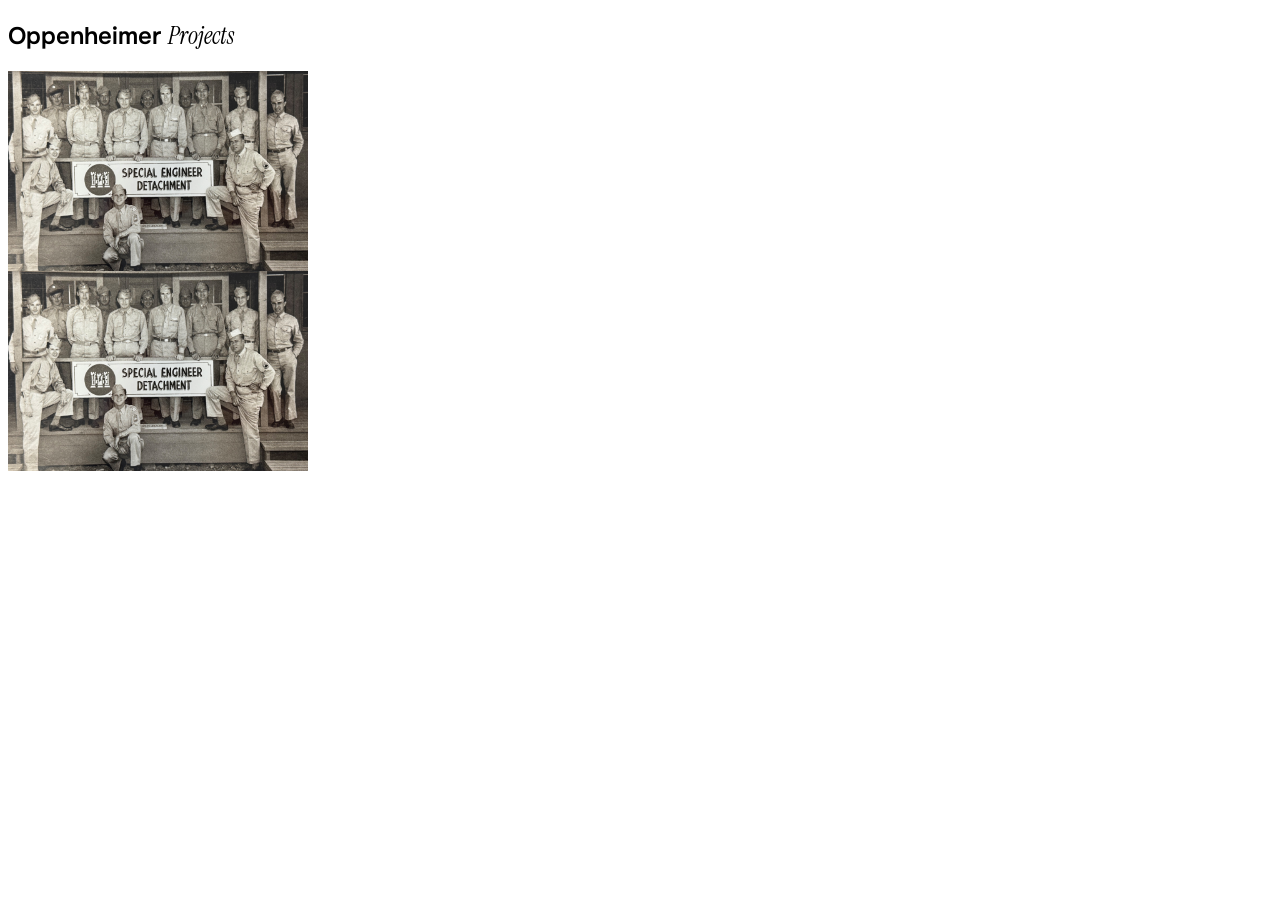
==== src/featured-works.html @ ea9ccb2d "feat: add new page" ====
<!doctype html>
<html lang="en">
  <head>
    <meta charset="UTF-8" />
    <meta name="viewport" content="width=device-width, initial-scale=1.0" />
    <title>Featured Works</title>

    <link rel="preconnect" href="https://fonts.googleapis.com" />
    <link rel="preconnect" href="https://fonts.gstatic.com" crossorigin />
    <link
      href="https://fonts.googleapis.com/css2?family=Geist+Mono:ital,wght@0,100..900;1,100..900&family=Instrument+Serif:ital@0;1&family=Onest:wght@100..900&display=swap"
      rel="stylesheet" />

    <link rel="stylesheet" href="featured-works.css" />
  </head>
  <body>
    <h2>
      <span class="font-onest">Oppenheimer</span>
      <span class="font-serif-accent">Projects</span>
    </h2>

    <div class="box">
      <img
        src="./images/manhattan.jpg"
        alt="Manhattan Project"
        width="300"
        height="200" />
      <div class="box-overlay">
        <span class="box-number">[001]</span>
        <h3 class="box-title">Manhattan Project</h3>
        <p class="box-category">Research, Physics, Leadership</p>
        <p class="box-desc">Deskripsi lengkap project ini, muncul pas hover.</p>
      </div>
    </div>

    <div class="box">
      <img
        src="./images/manhattan.jpg"
        alt="Manhattan Project"
        width="300"
        height="200" />
      <div class="box-overlay">
        <span class="box-number">[001]</span>
        <h3 class="box-title">Manhattan Project</h3>
        <p class="box-category">Research, Physics, Leadership</p>
        <p class="box-desc">Deskripsi lengkap project ini, muncul pas hover.</p>
      </div>
    </div>
  </body>
</html>
---- src/featured-works.css ----
/* @import url("https://fonts.googleapis.com/css2?family=Geist+Mono:ital,wght@0,100..900;1,100..900&family=Instrument+Serif:ital@0;1&family=Onest:wght@100..900&display=swap"); */

body {
  font-family: "Onest", sans-serif;
}

.mono-label {
  font-family: "Geist Mono", monospace;
}

.accent-italic {
  font-family: "Instrument Serif", serif;
  font-style: italic;
}

.box {
  position: relative; /* jadi patokan buat overlay di dalemnya */
  width: 300px;
  overflow: hidden;
}

.box img {
  display: block;
  width: 100%;
}

.box-overlay {
  /* inset: 10px; g jadi ini buat di tengah doang*/
  position: absolute;
  bottom: 0;
  top: 50%; /* nempel di bawah aja, bukan inset semua sisi */
  left: 0;
  right: 0;
  padding: 20px;

  background: rgba(0, 0, 0, 0.4); /* dasar gelap transparan */
  backdrop-filter: blur(3px); /* ini yang bikin efek blur */
  -webkit-backdrop-filter: blur(8px);

  color: white;
  opacity: 0;
  transform: translateY(10px); /* dikit geser ke bawah pas belum hover */
  transition:
    opacity 0.3s ease,
    transform 0.3s ease;

  opacity: 0;
  transition: opacity 0.3s ease;
}

.box:hover .box-overlay {
  opacity: 1;
}

.font-onest {
  font-family: "Onest", sans-serif;
  font-weight: 600;
}

.font-serif-accent {
  font-family: "Instrument Serif", serif;
  font-style: italic;
  font-weight: 400;
}

.box-title {
  font-family: "Onest", sans-serif;
  font-weight: 600;
  font-size: 14px; /* kecil, sesuai maumu */
}

.box-desc {
  font-family: "Geist Mono", monospace;
  font-weight: 400;
  font-size: 13px;
}
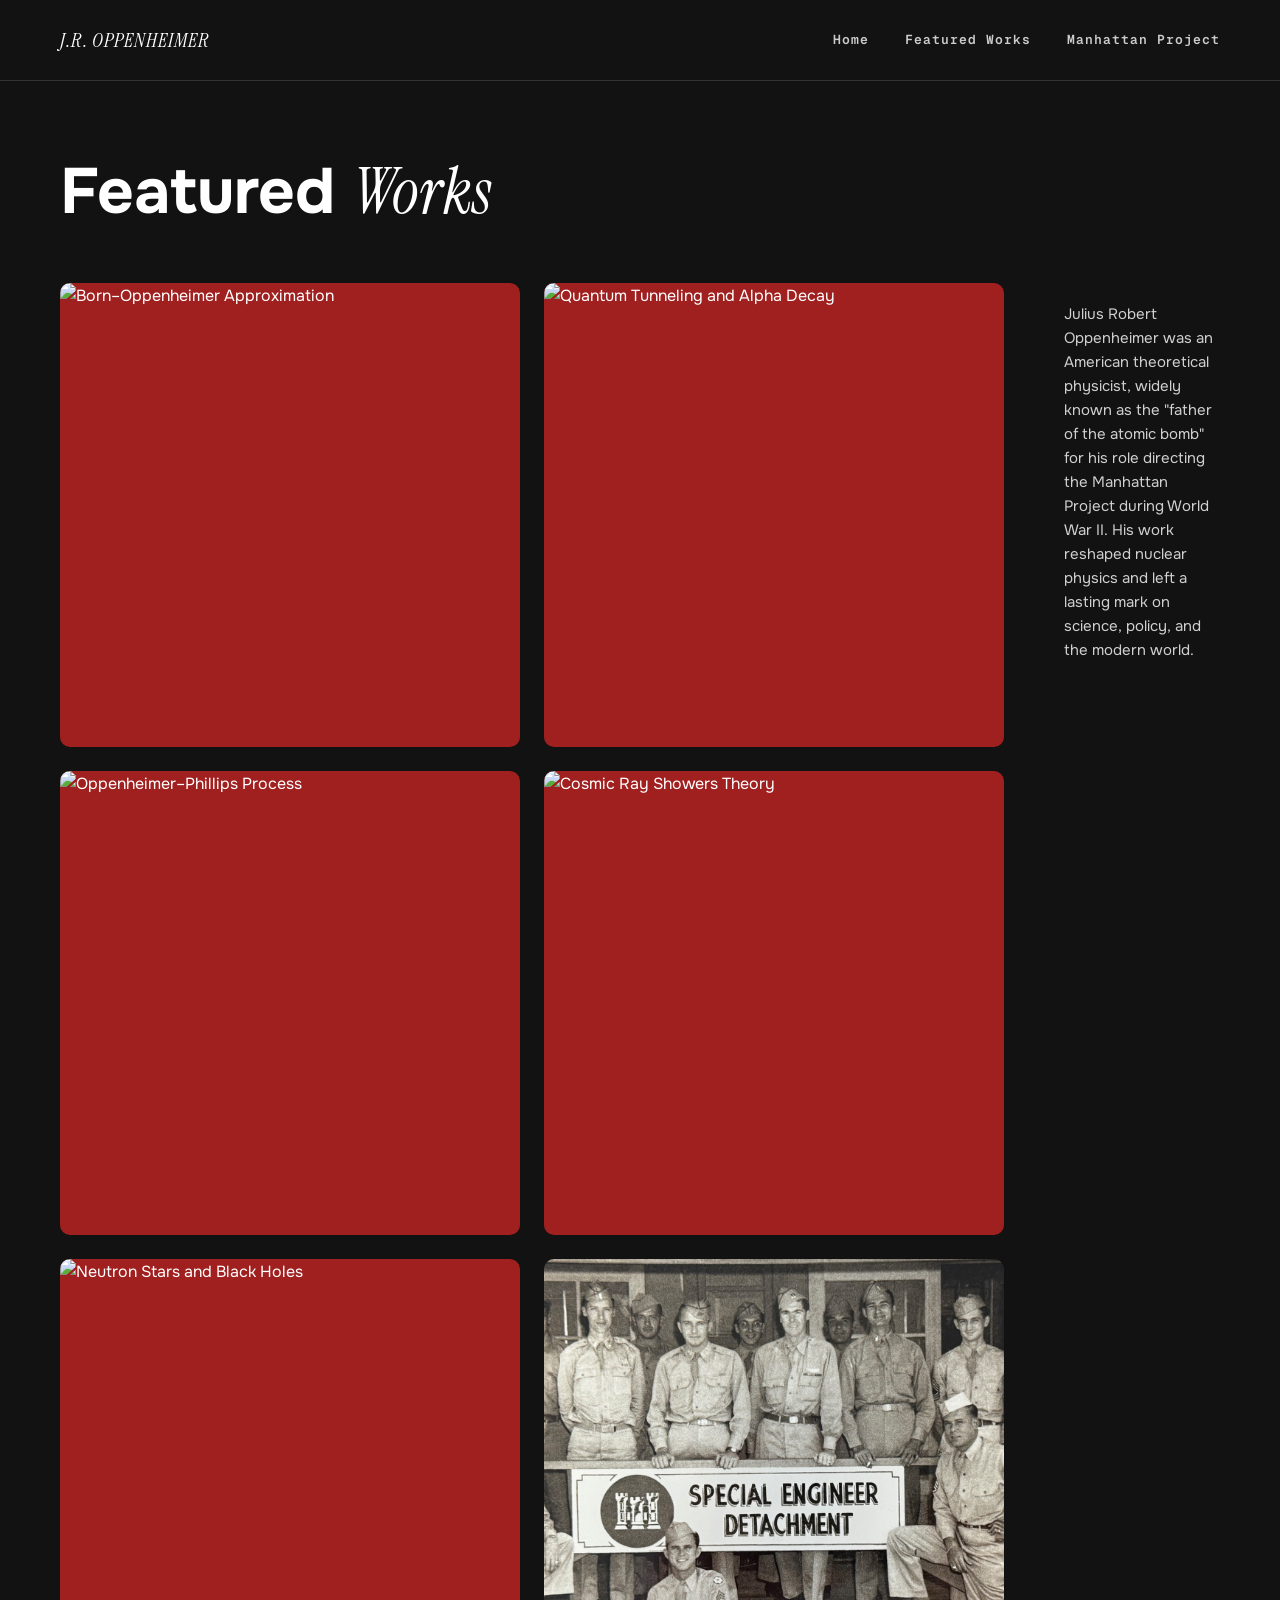
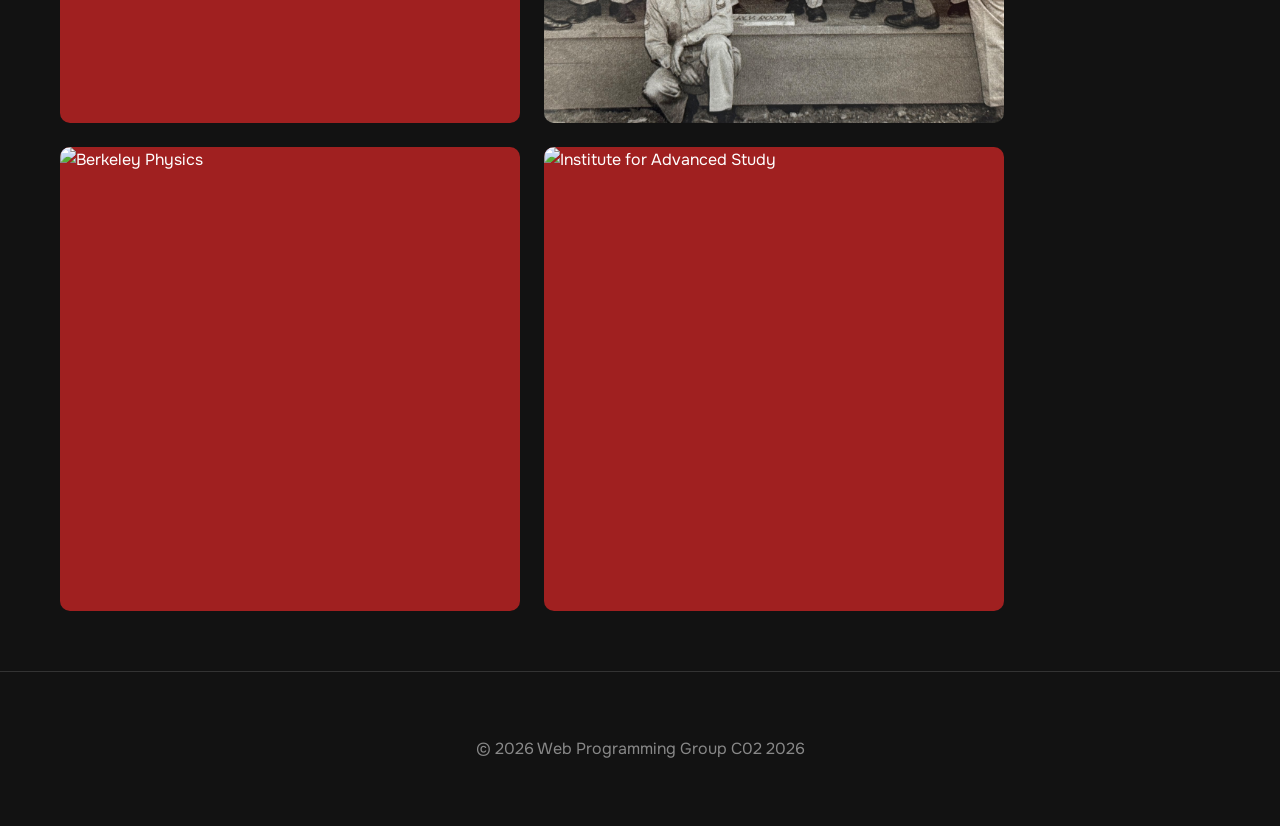
==== commit 93ad293a: "fetured-work" ====
--- a/src/featured-works.html
+++ b/src/featured-works.html
@@ -3,48 +3,188 @@
   <head>
     <meta charset="UTF-8" />
     <meta name="viewport" content="width=device-width, initial-scale=1.0" />
-    <title>Featured Works</title>
+    <title>Featured Works | J. Robert Oppenheimer</title>
 
     <link rel="preconnect" href="https://fonts.googleapis.com" />
     <link rel="preconnect" href="https://fonts.gstatic.com" crossorigin />
     <link
       href="https://fonts.googleapis.com/css2?family=Geist+Mono:ital,wght@0,100..900;1,100..900&family=Instrument+Serif:ital@0;1&family=Onest:wght@100..900&display=swap"
-      rel="stylesheet" />
+      rel="stylesheet"
+    />
 
     <link rel="stylesheet" href="featured-works.css" />
   </head>
-  <body>
-    <h2>
-      <span class="font-onest">Oppenheimer</span>
-      <span class="font-serif-accent">Projects</span>
-    </h2>
+  <body class="oppenheimer-page">
+    <nav class="animate-fade-in">
+      <div class="logo">J.R. OPPENHEIMER</div>
 
-    <div class="box">
-      <img
-        src="./images/manhattan.jpg"
-        alt="Manhattan Project"
-        width="300"
-        height="200" />
-      <div class="box-overlay">
-        <span class="box-number">[001]</span>
-        <h3 class="box-title">Manhattan Project</h3>
-        <p class="box-category">Research, Physics, Leadership</p>
-        <p class="box-desc">Deskripsi lengkap project ini, muncul pas hover.</p>
+      <input type="checkbox" id="menu-toggle" class="menu-toggle-checkbox" />
+      <label for="menu-toggle" class="hamburger">
+        <span></span>
+        <span></span>
+        <span></span>
+      </label>
+
+      <div class="nav-links">
+        <a href="index.html">Home</a>
+        <a href="featured-works.html">Featured Works</a>
+        <a href="manhattan-project.html">Manhattan Project</a>
+      </div>
+    </nav>
+
+    <div class="page-wrapper">
+      <h1 class="page-title">
+        <span class="font-onest">Featured</span>
+        <span class="font-serif-accent">Works</span>
+      </h1>
+
+      <div class="content-row">
+        <div class="side-text">
+          <p>
+            Julius Robert Oppenheimer was an American theoretical physicist,
+            widely known as the "father of the atomic bomb" for his role
+            directing the Manhattan Project during World War II. His work
+            reshaped nuclear physics and left a lasting mark on science, policy,
+            and the modern world.
+          </p>
+        </div>
+
+        <ul class="projects-list">
+          <li class="project-item">
+            <div class="box">
+              <img
+                src="images/born-oppenheimer.jpg"
+                alt="Born–Oppenheimer Approximation"
+              />
+              <div class="box-overlay">
+                <h2 class="box-title">Born–Oppenheimer Approximation</h2>
+                <p class="box-desc">
+                  With Max Born, formulated the Born–Oppenheimer approximation
+                  that separates nuclear and electronic motion in molecules,
+                  becoming a foundation of modern quantum chemistry.
+                </p>
+              </div>
+            </div>
+          </li>
+
+          <li class="project-item">
+            <div class="box">
+              <img
+                src="images/quantum-tunneling.jpg"
+                alt="Quantum Tunneling and Alpha Decay"
+              />
+              <div class="box-overlay">
+                <h2 class="box-title">Quantum Tunneling & Alpha Decay</h2>
+                <p class="box-desc">
+                  Developed the theory of quantum tunneling, later used to
+                  explain alpha decay, one of the earliest applications of
+                  quantum mechanics to atomic nuclei.
+                </p>
+              </div>
+            </div>
+          </li>
+
+          <li class="project-item">
+            <div class="box">
+              <img
+                src="images/oppenheimer-phillips.jpg"
+                alt="Oppenheimer–Phillips Process"
+              />
+              <div class="box-overlay">
+                <h2 class="box-title">Oppenheimer–Phillips Process</h2>
+                <p class="box-desc">
+                  With Melba Phillips, explained deuteron-induced nuclear
+                  reactions, now known as the Oppenheimer–Phillips process,
+                  important in experimental nuclear physics.
+                </p>
+              </div>
+            </div>
+          </li>
+
+          <li class="project-item">
+            <div class="box">
+              <img
+                src="images/cosmic-rays.jpg"
+                alt="Cosmic Ray Showers Theory"
+              />
+              <div class="box-overlay">
+                <h2 class="box-title">Cosmic Ray Showers Theory</h2>
+                <p class="box-desc">
+                  Developed the theory of cosmic ray showers—cascades of
+                  high-energy particles in the atmosphere—contributing to early
+                  astrophysics and particle physics.
+                </p>
+              </div>
+            </div>
+          </li>
+
+          <li class="project-item">
+            <div class="box">
+              <img
+                src="images/neutron-stars.jpg"
+                alt="Neutron Stars and Black Holes"
+              />
+              <div class="box-overlay">
+                <h2 class="box-title">Neutron Stars & Black Holes</h2>
+                <p class="box-desc">
+                  With George Volkoff and Hartland Snyder, predicted neutron
+                  stars and the gravitational collapse of massive stars into
+                  what are now called black holes.
+                </p>
+              </div>
+            </div>
+          </li>
+
+          <li class="project-item">
+            <div class="box">
+              <img src="images/manhattan.jpg" alt="Manhattan Project" />
+              <div class="box-overlay">
+                <h2 class="box-title">Manhattan Project</h2>
+                <p class="box-desc">
+                  Directed the Los Alamos Laboratory during the Manhattan
+                  Project, leading the development of the first atomic bombs and
+                  the 1945 Trinity test.
+                </p>
+              </div>
+            </div>
+          </li>
+
+          <li class="project-item">
+            <div class="box">
+              <img src="images/berkeley.jpg" alt="Berkeley Physics" />
+              <div class="box-overlay">
+                <h2 class="box-title">Berkeley Years</h2>
+                <p class="box-desc">
+                  Professor of physics at UC Berkeley, building one of the
+                  leading centers of theoretical physics in the U.S. and
+                  mentoring a generation of physicists.
+                </p>
+              </div>
+            </div>
+          </li>
+
+          <li class="project-item">
+            <div class="box">
+              <img
+                src="images/ias-princeton.jpg"
+                alt="Institute for Advanced Study"
+              />
+              <div class="box-overlay">
+                <h2 class="box-title">IAS & Security Controversy</h2>
+                <p class="box-desc">
+                  Director of the Institute for Advanced Study, Princeton;
+                  engaged in nuclear policy debates and faced a 1954 security
+                  hearing that revoked his clearance.
+                </p>
+              </div>
+            </div>
+          </li>
+        </ul>
       </div>
     </div>
 
-    <div class="box">
-      <img
-        src="./images/manhattan.jpg"
-        alt="Manhattan Project"
-        width="300"
-        height="200" />
-      <div class="box-overlay">
-        <span class="box-number">[001]</span>
-        <h3 class="box-title">Manhattan Project</h3>
-        <p class="box-category">Research, Physics, Leadership</p>
-        <p class="box-desc">Deskripsi lengkap project ini, muncul pas hover.</p>
-      </div>
-    </div>
+    <footer>
+      <p>&copy; 2026 Web Programming Group C02 2026</p>
+    </footer>
   </body>
 </html>
--- a/src/featured-works.css
+++ b/src/featured-works.css
@@ -1,60 +1,97 @@
-/* @import url("https://fonts.googleapis.com/css2?family=Geist+Mono:ital,wght@0,100..900;1,100..900&family=Instrument+Serif:ital@0;1&family=Onest:wght@100..900&display=swap"); */
+* {
+  box-sizing: border-box;
+}
+
+:root {
+  --bg-color: #121212;
+  --text-color: #ffffff;
+  --accent-color: #555555;
+}
 
 body {
   font-family: "Onest", sans-serif;
-}
-
-.mono-label {
-  font-family: "Geist Mono", monospace;
-}
-
-.accent-italic {
+  margin: 0;
+  padding: 0;
+  background-color: var(--bg-color);
+  color: var(--text-color);
+  line-height: 1.6;
+}
+
+/* NAVBAR */
+nav {
+  display: flex;
+  justify-content: space-between;
+  align-items: center;
+  padding: 24px 60px;
+  border-bottom: 1px solid #333;
+}
+
+.logo {
   font-family: "Instrument Serif", serif;
   font-style: italic;
-}
-
-.box {
-  position: relative; /* jadi patokan buat overlay di dalemnya */
-  width: 300px;
-  overflow: hidden;
-}
-
-.box img {
+  font-size: 20px;
+  letter-spacing: 1px;
+}
+
+.menu-toggle-checkbox {
+  display: none;
+}
+
+.hamburger {
+  display: none; /* Menyembunyikan hamburger di desktop */
+  position: relative;
+  z-index: 9999;
+  cursor: pointer;
+  flex-direction: column;
+  gap: 5px;
+}
+
+.hamburger span {
   display: block;
-  width: 100%;
-}
-
-.box-overlay {
-  /* inset: 10px; g jadi ini buat di tengah doang*/
-  position: absolute;
-  bottom: 0;
-  top: 50%; /* nempel di bawah aja, bukan inset semua sisi */
-  left: 0;
-  right: 0;
-  padding: 20px;
-
-  background: rgba(0, 0, 0, 0.4); /* dasar gelap transparan */
-  backdrop-filter: blur(3px); /* ini yang bikin efek blur */
-  -webkit-backdrop-filter: blur(8px);
-
-  color: white;
+  width: 25px;
+  height: 3px;
+  background-color: #ffffff;
+  transition: all 0.3s ease;
+  transform-origin: center;
+}
+
+.nav-links {
+  display: flex;
+  gap: 36px;
+}
+
+.nav-links a {
+  font-family: "Geist Mono", monospace;
+  font-size: 13px;
+  font-weight: 600;
+  color: #cccccc;
+  text-decoration: none;
+  letter-spacing: 1px;
+  transition: color 0.2s ease;
+}
+
+.nav-links a:hover {
+  color: #ffffff;
+}
+
+@keyframes fadeIn {
+  from {
+    opacity: 0;
+  }
+  to {
+    opacity: 1;
+  }
+}
+
+.animate-fade-in {
   opacity: 0;
-  transform: translateY(10px); /* dikit geser ke bawah pas belum hover */
-  transition:
-    opacity 0.3s ease,
-    transform 0.3s ease;
-
-  opacity: 0;
-  transition: opacity 0.3s ease;
-}
-
-.box:hover .box-overlay {
-  opacity: 1;
-}
-
+  animation: fadeIn 1.5s ease-out forwards;
+}
+
+/* FONT UTILITIES */
 .font-onest {
   font-family: "Onest", sans-serif;
-  font-weight: 600;
+  font-weight: 700;
 }
 
 .font-serif-accent {
@@ -63,14 +100,203 @@
   font-weight: 400;
 }
 
+/* PAGE CONTENT */
+.page-wrapper {
+  padding: 60px 60px;
+}
+
+.page-title {
+  font-size: 4rem;
+  margin: 0 0 40px 0;
+}
+
+.content-row {
+  display: flex;
+  align-items: flex-start;
+  gap: 60px;
+}
+
+.side-text {
+  order: 2;
+  flex: 1;
+  max-width: 320px;
+  font-size: 15px;
+  line-height: 1.6;
+  color: #d0d0d0;
+  padding-top: 4px;
+  position: sticky;
+  top: 100px;
+}
+
+.projects-list {
+  order: 1;
+  list-style: none;
+  padding: 0;
+  margin: 0;
+  display: grid;
+  grid-template-columns: repeat(2, 460px);
+  gap: 24px;
+}
+
+.project-item {
+  display: flex;
+  flex-direction: column;
+}
+
+.box {
+  position: relative;
+  width: 460px;
+  height: 464px;
+  overflow: hidden;
+  background-color: #a02020;
+  border-radius: 10px;
+}
+
+.box img {
+  display: block;
+  width: 100%;
+  height: 100%;
+  object-fit: cover;
+  transition: transform 0.4s ease;
+}
+
+.box-overlay {
+  position: absolute;
+  bottom: 0; /* Memastikan overlay hanya ada di bagian bawah */
+  left: 0;
+  right: 0;
+  padding: 20px;
+
+  background: rgba(0, 0, 0, 0.7);
+  backdrop-filter: blur(4px);
+  -webkit-backdrop-filter: blur(4px);
+
+  color: white;
+  opacity: 0;
+  transform: translateY(10px);
+  transition:
+    opacity 0.3s ease,
+    transform 0.3s ease;
+}
+
+.box-desc {
+  font-family: "Geist Mono", monospace;
+  font-size: 13px;
+  line-height: 1.5;
+  margin: 0;
+}
+
 .box-title {
   font-family: "Onest", sans-serif;
-  font-weight: 600;
-  font-size: 14px; /* kecil, sesuai maumu */
-}
-
-.box-desc {
-  font-family: "Geist Mono", monospace;
-  font-weight: 400;
-  font-size: 13px;
-}
+  font-weight: 700;
+  font-size: 22px;
+  margin: 16px 0 0 0;
+  opacity: 0;
+  transform: translateY(-10px);
+  transition: all 0.3s ease;
+}
+
+/* ================================
+   EFEK HOVER
+   ================================ */
+.project-item:hover .box-overlay {
+  opacity: 1;
+  transform: translateY(0);
+}
+
+.project-item:hover .box-title {
+  opacity: 1;
+  transform: translateY(0);
+}
+
+.project-item:hover .box img {
+  transform: scale(1.05);
+}
+
+/* FOOTER */
+footer {
+  text-align: center;
+  padding: 3rem;
+  border-top: 1px solid #333;
+  color: #888;
+  opacity: 0;
+  animation: fadeIn 1s ease-out 1s forwards;
+}
+
+/* RESPONSIVE: MOBILE */
+@media (max-width: 768px) {
+  nav {
+    padding: 20px 24px;
+  }
+
+  .hamburger {
+    display: flex; /* Memunculkan hamburger hanya di mobile */
+  }
+
+  .nav-links {
+    position: fixed;
+    top: 0;
+    right: -260px;
+    width: 240px;
+    height: 100vh;
+    background-color: #1a1a1a;
+    flex-direction: column;
+    align-items: flex-start;
+    padding: 80px 24px;
+    gap: 24px;
+    transition: right 0.3s ease;
+    z-index: 20;
+  }
+
+  .menu-toggle-checkbox:checked + .hamburger span:nth-child(1) {
+    transform: translateY(8px) rotate(45deg);
+  }
+
+  .menu-toggle-checkbox:checked + .hamburger span:nth-child(2) {
+    opacity: 0;
+  }
+
+  .menu-toggle-checkbox:checked + .hamburger span:nth-child(3) {
+    transform: translateY(-8px) rotate(-45deg);
+  }
+
+  .menu-toggle-checkbox:checked ~ .nav-links {
+    right: 0;
+  }
+
+  .page-wrapper {
+    padding: 40px 20px;
+  }
+
+  .page-title {
+    font-size: 2.8rem;
+    margin-bottom: 24px;
+  }
+
+  .content-row {
+    flex-direction: column;
+    gap: 24px;
+  }
+
+  .side-text {
+    order: 1;
+    max-width: 100%;
+    position: static;
+  }
+
+  .projects-list {
+    grid-template-columns: 1fr;
+    width: 100%;
+  }
+
+  .box {
+    width: 100%;
+    height: auto;
+    aspect-ratio: 4 / 3;
+    border-radius: 10px;
+  }
+
+  .box-title {
+    font-size: 20px;
+  }
+}
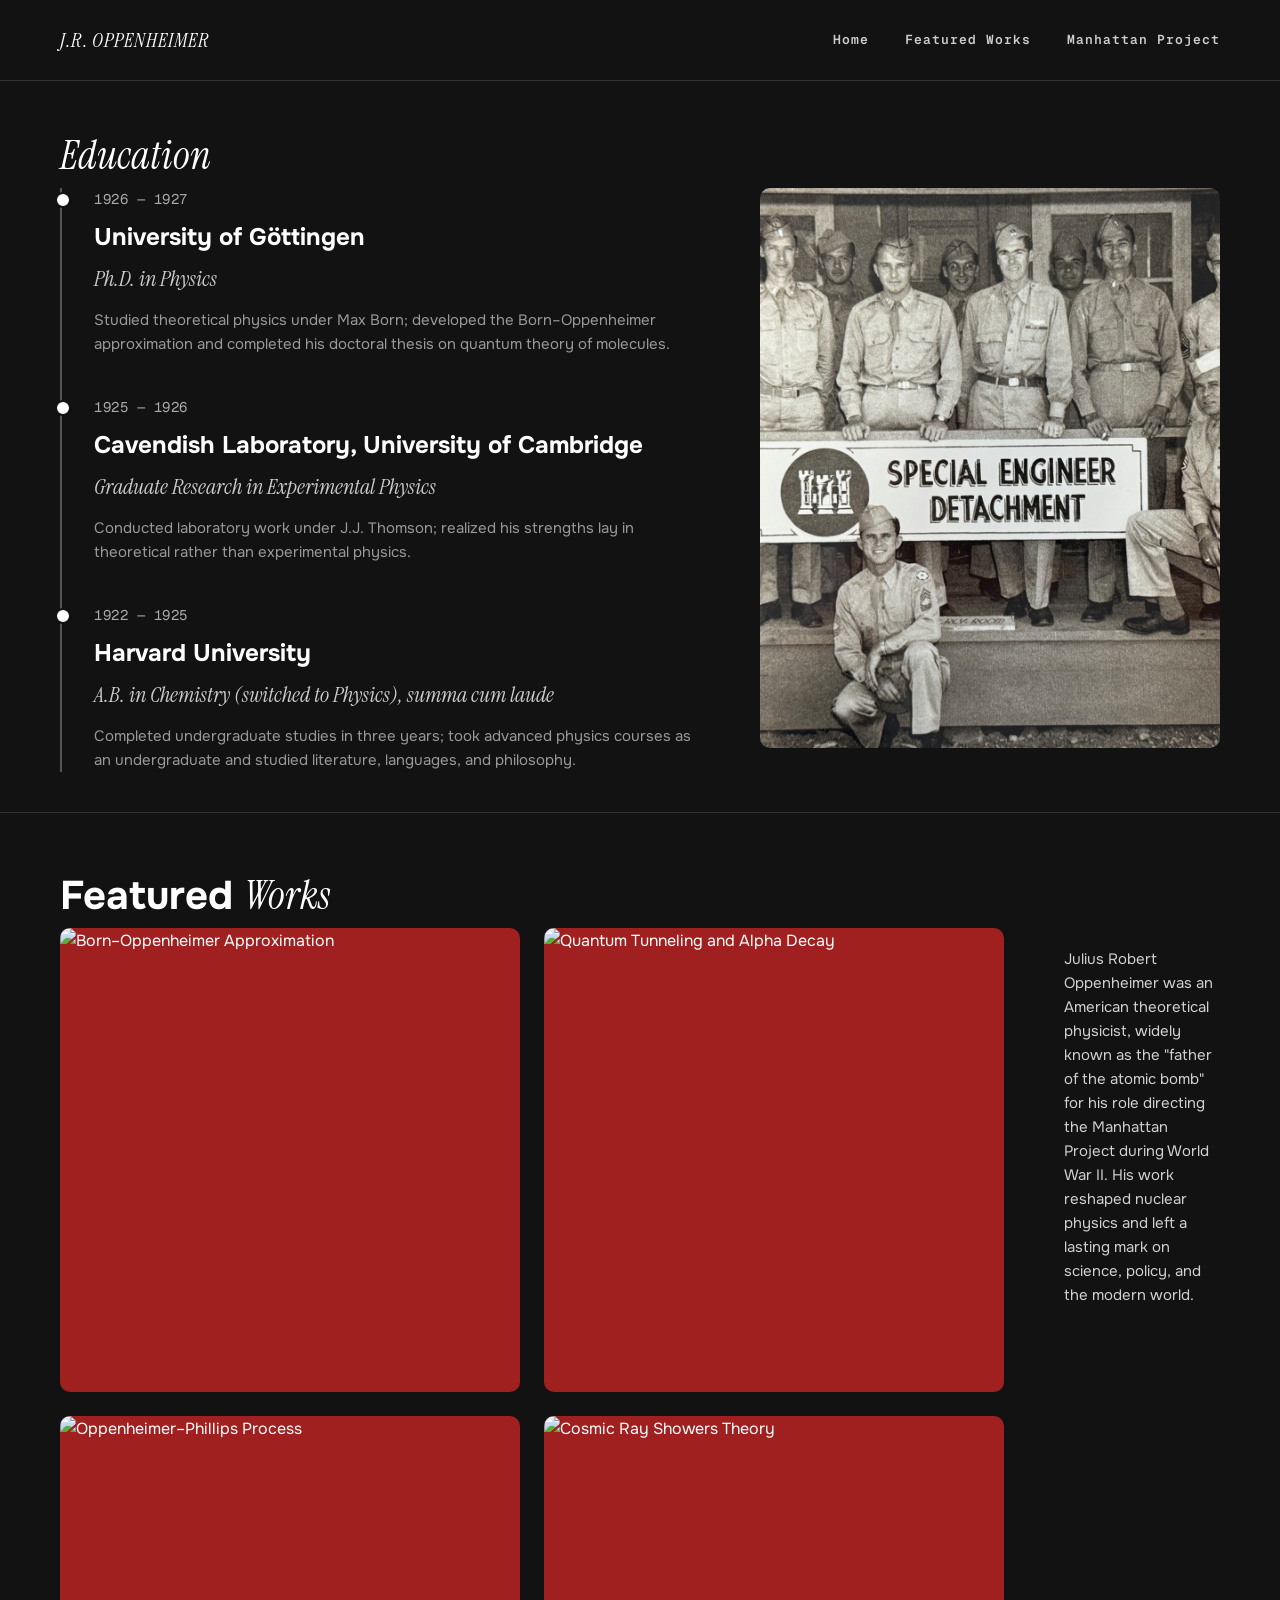
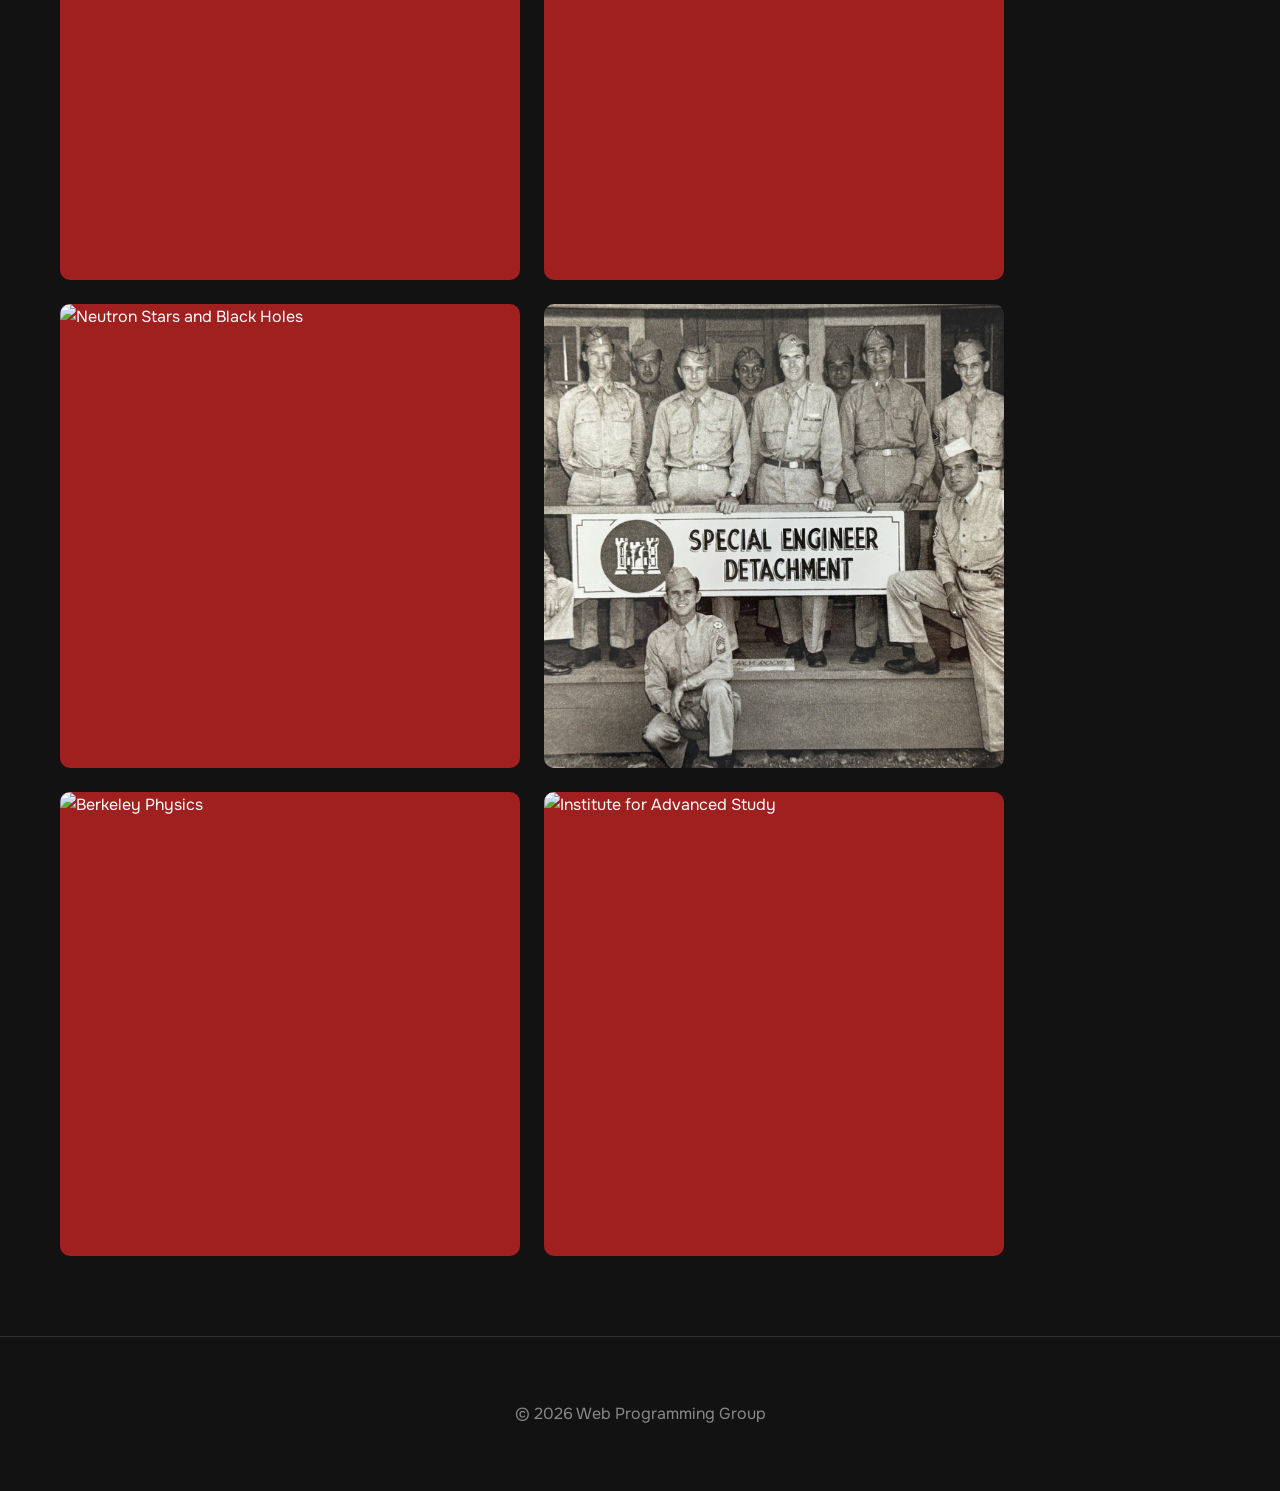
==== commit 5db76ade: "fetured-work" ====
--- a/src/featured-works.html
+++ b/src/featured-works.html
@@ -3,7 +3,7 @@
   <head>
     <meta charset="UTF-8" />
     <meta name="viewport" content="width=device-width, initial-scale=1.0" />
-    <title>Featured Works | J. Robert Oppenheimer</title>
+    <title>Experience | J. Robert Oppenheimer</title>
 
     <link rel="preconnect" href="https://fonts.googleapis.com" />
     <link rel="preconnect" href="https://fonts.gstatic.com" crossorigin />
@@ -33,158 +33,214 @@
     </nav>
 
     <div class="page-wrapper">
-      <h1 class="page-title">
-        <span class="font-onest">Featured</span>
-        <span class="font-serif-accent">Works</span>
-      </h1>
-
-      <div class="content-row">
-        <div class="side-text">
-          <p>
-            Julius Robert Oppenheimer was an American theoretical physicist,
-            widely known as the "father of the atomic bomb" for his role
-            directing the Manhattan Project during World War II. His work
-            reshaped nuclear physics and left a lasting mark on science, policy,
-            and the modern world.
-          </p>
+      <!-- bagian edukasi -->
+      <section class="resume-section">
+        <h2 class="section-heading">
+          <span class="font-serif-accent">Education</span>
+        </h2>
+
+        <div class="resume-content">
+          <div class="timeline">
+            <div class="resume-item">
+              <div class="resume-date">1926 — 1927</div>
+              <h3 class="resume-title">University of Göttingen</h3>
+              <p class="resume-subtitle">Ph.D. in Physics</p>
+              <p class="resume-desc">
+                Studied theoretical physics under Max Born; developed the
+                Born–Oppenheimer approximation and completed his doctoral thesis
+                on quantum theory of molecules.
+              </p>
+            </div>
+
+            <div class="resume-item">
+              <div class="resume-date">1925 — 1926</div>
+              <h3 class="resume-title">
+                Cavendish Laboratory, University of Cambridge
+              </h3>
+              <p class="resume-subtitle">
+                Graduate Research in Experimental Physics
+              </p>
+              <p class="resume-desc">
+                Conducted laboratory work under J.J. Thomson; realized his
+                strengths lay in theoretical rather than experimental physics.
+              </p>
+            </div>
+
+            <div class="resume-item">
+              <div class="resume-date">1922 — 1925</div>
+              <h3 class="resume-title">Harvard University</h3>
+              <p class="resume-subtitle">
+                A.B. in Chemistry (switched to Physics), <i>summa cum laude</i>
+              </p>
+              <p class="resume-desc">
+                Completed undergraduate studies in three years; took advanced
+                physics courses as an undergraduate and studied literature,
+                languages, and philosophy.
+              </p>
+            </div>
+          </div>
+
+          <div class="resume-photo">
+            <img src="images/manhattan.jpg" alt="Young Oppenheimer" />
+          </div>
         </div>
-
-        <ul class="projects-list">
-          <li class="project-item">
-            <div class="box">
-              <img
-                src="images/born-oppenheimer.jpg"
-                alt="Born–Oppenheimer Approximation"
-              />
-              <div class="box-overlay">
-                <h2 class="box-title">Born–Oppenheimer Approximation</h2>
-                <p class="box-desc">
-                  With Max Born, formulated the Born–Oppenheimer approximation
-                  that separates nuclear and electronic motion in molecules,
-                  becoming a foundation of modern quantum chemistry.
-                </p>
-              </div>
-            </div>
-          </li>
-
-          <li class="project-item">
-            <div class="box">
-              <img
-                src="images/quantum-tunneling.jpg"
-                alt="Quantum Tunneling and Alpha Decay"
-              />
-              <div class="box-overlay">
-                <h2 class="box-title">Quantum Tunneling & Alpha Decay</h2>
-                <p class="box-desc">
-                  Developed the theory of quantum tunneling, later used to
-                  explain alpha decay, one of the earliest applications of
-                  quantum mechanics to atomic nuclei.
-                </p>
-              </div>
-            </div>
-          </li>
-
-          <li class="project-item">
-            <div class="box">
-              <img
-                src="images/oppenheimer-phillips.jpg"
-                alt="Oppenheimer–Phillips Process"
-              />
-              <div class="box-overlay">
-                <h2 class="box-title">Oppenheimer–Phillips Process</h2>
-                <p class="box-desc">
-                  With Melba Phillips, explained deuteron-induced nuclear
-                  reactions, now known as the Oppenheimer–Phillips process,
-                  important in experimental nuclear physics.
-                </p>
-              </div>
-            </div>
-          </li>
-
-          <li class="project-item">
-            <div class="box">
-              <img
-                src="images/cosmic-rays.jpg"
-                alt="Cosmic Ray Showers Theory"
-              />
-              <div class="box-overlay">
-                <h2 class="box-title">Cosmic Ray Showers Theory</h2>
-                <p class="box-desc">
-                  Developed the theory of cosmic ray showers—cascades of
-                  high-energy particles in the atmosphere—contributing to early
-                  astrophysics and particle physics.
-                </p>
-              </div>
-            </div>
-          </li>
-
-          <li class="project-item">
-            <div class="box">
-              <img
-                src="images/neutron-stars.jpg"
-                alt="Neutron Stars and Black Holes"
-              />
-              <div class="box-overlay">
-                <h2 class="box-title">Neutron Stars & Black Holes</h2>
-                <p class="box-desc">
-                  With George Volkoff and Hartland Snyder, predicted neutron
-                  stars and the gravitational collapse of massive stars into
-                  what are now called black holes.
-                </p>
-              </div>
-            </div>
-          </li>
-
-          <li class="project-item">
-            <div class="box">
-              <img src="images/manhattan.jpg" alt="Manhattan Project" />
-              <div class="box-overlay">
-                <h2 class="box-title">Manhattan Project</h2>
-                <p class="box-desc">
-                  Directed the Los Alamos Laboratory during the Manhattan
-                  Project, leading the development of the first atomic bombs and
-                  the 1945 Trinity test.
-                </p>
-              </div>
-            </div>
-          </li>
-
-          <li class="project-item">
-            <div class="box">
-              <img src="images/berkeley.jpg" alt="Berkeley Physics" />
-              <div class="box-overlay">
-                <h2 class="box-title">Berkeley Years</h2>
-                <p class="box-desc">
-                  Professor of physics at UC Berkeley, building one of the
-                  leading centers of theoretical physics in the U.S. and
-                  mentoring a generation of physicists.
-                </p>
-              </div>
-            </div>
-          </li>
-
-          <li class="project-item">
-            <div class="box">
-              <img
-                src="images/ias-princeton.jpg"
-                alt="Institute for Advanced Study"
-              />
-              <div class="box-overlay">
-                <h2 class="box-title">IAS & Security Controversy</h2>
-                <p class="box-desc">
-                  Director of the Institute for Advanced Study, Princeton;
-                  engaged in nuclear policy debates and faced a 1954 security
-                  hearing that revoked his clearance.
-                </p>
-              </div>
-            </div>
-          </li>
-        </ul>
-      </div>
+      </section>
+
+      <!-- SECTION 2: FEATURED WORKS -->
+      <section class="featured-section">
+        <h2 class="section-heading">
+          <span class="font-onest">Featured</span>
+          <span class="font-serif-accent">Works</span>
+        </h2>
+
+        <div class="content-row">
+          <div class="side-text">
+            <p>
+              Julius Robert Oppenheimer was an American theoretical physicist,
+              widely known as the "father of the atomic bomb" for his role
+              directing the Manhattan Project during World War II. His work
+              reshaped nuclear physics and left a lasting mark on science,
+              policy, and the modern world.
+            </p>
+          </div>
+
+          <ul class="projects-list">
+            <li class="project-item">
+              <div class="box">
+                <img
+                  src="images/born-oppenheimer.jpg"
+                  alt="Born–Oppenheimer Approximation"
+                />
+                <div class="box-overlay">
+                  <h3 class="box-title">Born–Oppenheimer Approximation</h3>
+                  <p class="box-desc">
+                    With Max Born, formulated the Born–Oppenheimer approximation
+                    that separates nuclear and electronic motion in molecules,
+                    becoming a foundation of modern quantum chemistry.
+                  </p>
+                </div>
+              </div>
+            </li>
+
+            <li class="project-item">
+              <div class="box">
+                <img
+                  src="images/quantum-tunneling.jpg"
+                  alt="Quantum Tunneling and Alpha Decay"
+                />
+                <div class="box-overlay">
+                  <h3 class="box-title">Quantum Tunneling & Alpha Decay</h3>
+                  <p class="box-desc">
+                    Developed the theory of quantum tunneling, later used to
+                    explain alpha decay, one of the earliest applications of
+                    quantum mechanics to atomic nuclei.
+                  </p>
+                </div>
+              </div>
+            </li>
+
+            <li class="project-item">
+              <div class="box">
+                <img
+                  src="images/oppenheimer-phillips.jpg"
+                  alt="Oppenheimer–Phillips Process"
+                />
+                <div class="box-overlay">
+                  <h3 class="box-title">Oppenheimer–Phillips Process</h3>
+                  <p class="box-desc">
+                    With Melba Phillips, explained deuteron-induced nuclear
+                    reactions, now known as the Oppenheimer–Phillips process,
+                    important in experimental nuclear physics.
+                  </p>
+                </div>
+              </div>
+            </li>
+
+            <li class="project-item">
+              <div class="box">
+                <img
+                  src="images/cosmic-rays.jpg"
+                  alt="Cosmic Ray Showers Theory"
+                />
+                <div class="box-overlay">
+                  <h3 class="box-title">Cosmic Ray Showers Theory</h3>
+                  <p class="box-desc">
+                    Developed the theory of cosmic ray showers—cascades of
+                    high-energy particles in the atmosphere—contributing to
+                    early astrophysics and particle physics.
+                  </p>
+                </div>
+              </div>
+            </li>
+
+            <li class="project-item">
+              <div class="box">
+                <img
+                  src="images/neutron-stars.jpg"
+                  alt="Neutron Stars and Black Holes"
+                />
+                <div class="box-overlay">
+                  <h3 class="box-title">Neutron Stars & Black Holes</h3>
+                  <p class="box-desc">
+                    With George Volkoff and Hartland Snyder, predicted neutron
+                    stars and the gravitational collapse of massive stars into
+                    what are now called black holes.
+                  </p>
+                </div>
+              </div>
+            </li>
+
+            <li class="project-item">
+              <div class="box">
+                <img src="images/manhattan.jpg" alt="Manhattan Project" />
+                <div class="box-overlay">
+                  <h3 class="box-title">Manhattan Project</h3>
+                  <p class="box-desc">
+                    Directed the Los Alamos Laboratory during the Manhattan
+                    Project, leading the development of the first atomic bombs
+                    and the 1945 Trinity test.
+                  </p>
+                </div>
+              </div>
+            </li>
+
+            <li class="project-item">
+              <div class="box">
+                <img src="images/berkeley.jpg" alt="Berkeley Physics" />
+                <div class="box-overlay">
+                  <h3 class="box-title">Berkeley Years</h3>
+                  <p class="box-desc">
+                    Professor of physics at UC Berkeley, building one of the
+                    leading centers of theoretical physics in the U.S. and
+                    mentoring a generation of physicists.
+                  </p>
+                </div>
+              </div>
+            </li>
+
+            <li class="project-item">
+              <div class="box">
+                <img
+                  src="images/ias-princeton.jpg"
+                  alt="Institute for Advanced Study"
+                />
+                <div class="box-overlay">
+                  <h3 class="box-title">IAS & Security Controversy</h3>
+                  <p class="box-desc">
+                    Director of the Institute for Advanced Study, Princeton;
+                    engaged in nuclear policy debates and faced a 1954 security
+                    hearing that revoked his clearance.
+                  </p>
+                </div>
+              </div>
+            </li>
+          </ul>
+        </div>
+      </section>
     </div>
 
     <footer>
-      <p>&copy; 2026 Web Programming Group C02 2026</p>
+      <p>&copy; 2026 Web Programming Group</p>
     </footer>
   </body>
 </html>
--- a/src/featured-works.css
+++ b/src/featured-works.css
@@ -38,11 +38,12 @@
 }
 
 .hamburger {
-  display: none; /* Menyembunyikan hamburger di desktop */
+  display: none;
   position: relative;
   z-index: 9999;
   cursor: pointer;
   flex-direction: column;
+  justify-content: center;
   gap: 5px;
 }
 
@@ -100,14 +101,108 @@
   font-weight: 400;
 }
 
-/* PAGE CONTENT */
+/* PAGE WRAPPER */
 .page-wrapper {
-  padding: 60px 60px;
-}
-
-.page-title {
-  font-size: 4rem;
-  margin: 0 0 40px 0;
+  padding: 0;
+}
+
+.section-heading {
+  font-size: 2.5rem;
+  margin-bottom: 0px;
+  color: var(--text-color);
+}
+
+h2 {
+  margin-top: 10px;
+}
+
+/* SECTION: EDUCATION (section pertama, dikasih padding-top ganti heading Experience) */
+.resume-section {
+  padding: 32px 60px 40px 60px;
+}
+
+.resume-content {
+  display: flex;
+  align-items: flex-start;
+  gap: 60px;
+}
+
+.timeline {
+  position: relative;
+  flex: 1;
+  padding-left: 32px;
+  border-left: 2px solid var(--accent-color);
+  display: flex;
+  flex-direction: column;
+  gap: 40px;
+}
+
+.resume-item {
+  position: relative;
+}
+
+.resume-item::before {
+  content: "";
+  position: absolute;
+  left: -39px;
+  top: 4px;
+  width: 12px;
+  height: 12px;
+  border-radius: 50%;
+  background-color: var(--text-color);
+  border: 2px solid var(--bg-color);
+}
+
+.resume-date {
+  font-family: "Geist Mono", monospace;
+  font-size: 14px;
+  color: #aaaaaa;
+  margin-bottom: 8px;
+  letter-spacing: 0.5px;
+}
+
+.resume-title {
+  font-family: "Onest", sans-serif;
+  font-size: 24px;
+  font-weight: 700;
+  margin: 0 0 4px 0;
+  color: #ffffff;
+}
+
+.resume-subtitle {
+  font-family: "Instrument Serif", serif;
+  font-style: italic;
+  font-size: 22px;
+  color: #cccccc;
+  margin: 0 0 12px 0;
+}
+
+.resume-desc {
+  font-size: 15px;
+  color: #999999;
+  line-height: 1.6;
+  margin: 0;
+  max-width: 650px;
+}
+
+.resume-photo {
+  flex-shrink: 0;
+  width: 460px;
+}
+
+.resume-photo img {
+  display: block;
+  width: 100%;
+  height: 560px;
+  object-fit: cover;
+  border-radius: 10px;
+}
+
+/* SECTION: FEATURED WORKS */
+.featured-section {
+  padding: 40px 60px 80px 60px;
+  border-top: 1px solid #333;
+  position: relative;
 }
 
 .content-row {
@@ -162,7 +257,7 @@
 
 .box-overlay {
   position: absolute;
-  bottom: 0; /* Memastikan overlay hanya ada di bagian bawah */
+  bottom: 0;
   left: 0;
   right: 0;
   padding: 20px;
@@ -179,6 +274,16 @@
     transform 0.3s ease;
 }
 
+.box-title {
+  font-family: "Onest", sans-serif;
+  font-weight: 700;
+  font-size: 22px;
+  margin: 0 0 8px 0;
+  opacity: 0;
+  transform: translateY(-10px);
+  transition: all 0.3s ease;
+}
+
 .box-desc {
   font-family: "Geist Mono", monospace;
   font-size: 13px;
@@ -186,19 +291,7 @@
   margin: 0;
 }
 
-.box-title {
-  font-family: "Onest", sans-serif;
-  font-weight: 700;
-  font-size: 22px;
-  margin: 16px 0 0 0;
-  opacity: 0;
-  transform: translateY(-10px);
-  transition: all 0.3s ease;
-}
-
-/* ================================
-   EFEK HOVER
-   ================================ */
+/* EFEK HOVER */
 .project-item:hover .box-overlay {
   opacity: 1;
   transform: translateY(0);
@@ -230,7 +323,7 @@
   }
 
   .hamburger {
-    display: flex; /* Memunculkan hamburger hanya di mobile */
+    display: flex;
   }
 
   .nav-links {
@@ -264,13 +357,47 @@
     right: 0;
   }
 
-  .page-wrapper {
-    padding: 40px 20px;
-  }
-
-  .page-title {
-    font-size: 2.8rem;
+  .resume-section {
+    padding: 0px 20px 32px 20px;
+  }
+
+  .resume-content {
+    flex-direction: column;
+    gap: 32px;
+  }
+
+  .resume-photo {
+    width: 100%;
+    order: -1;
+  }
+
+  .resume-photo img {
+    height: 320px;
+  }
+
+  .timeline {
+    padding-left: 24px;
+  }
+
+  .resume-item::before {
+    left: -31px;
+  }
+
+  .featured-section {
+    padding: 32px 20px 60px 20px;
+  }
+
+  .section-heading {
+    font-size: 2rem;
     margin-bottom: 24px;
+  }
+
+  .resume-title {
+    font-size: 20px;
+  }
+
+  .resume-subtitle {
+    font-size: 18px;
   }
 
   .content-row {
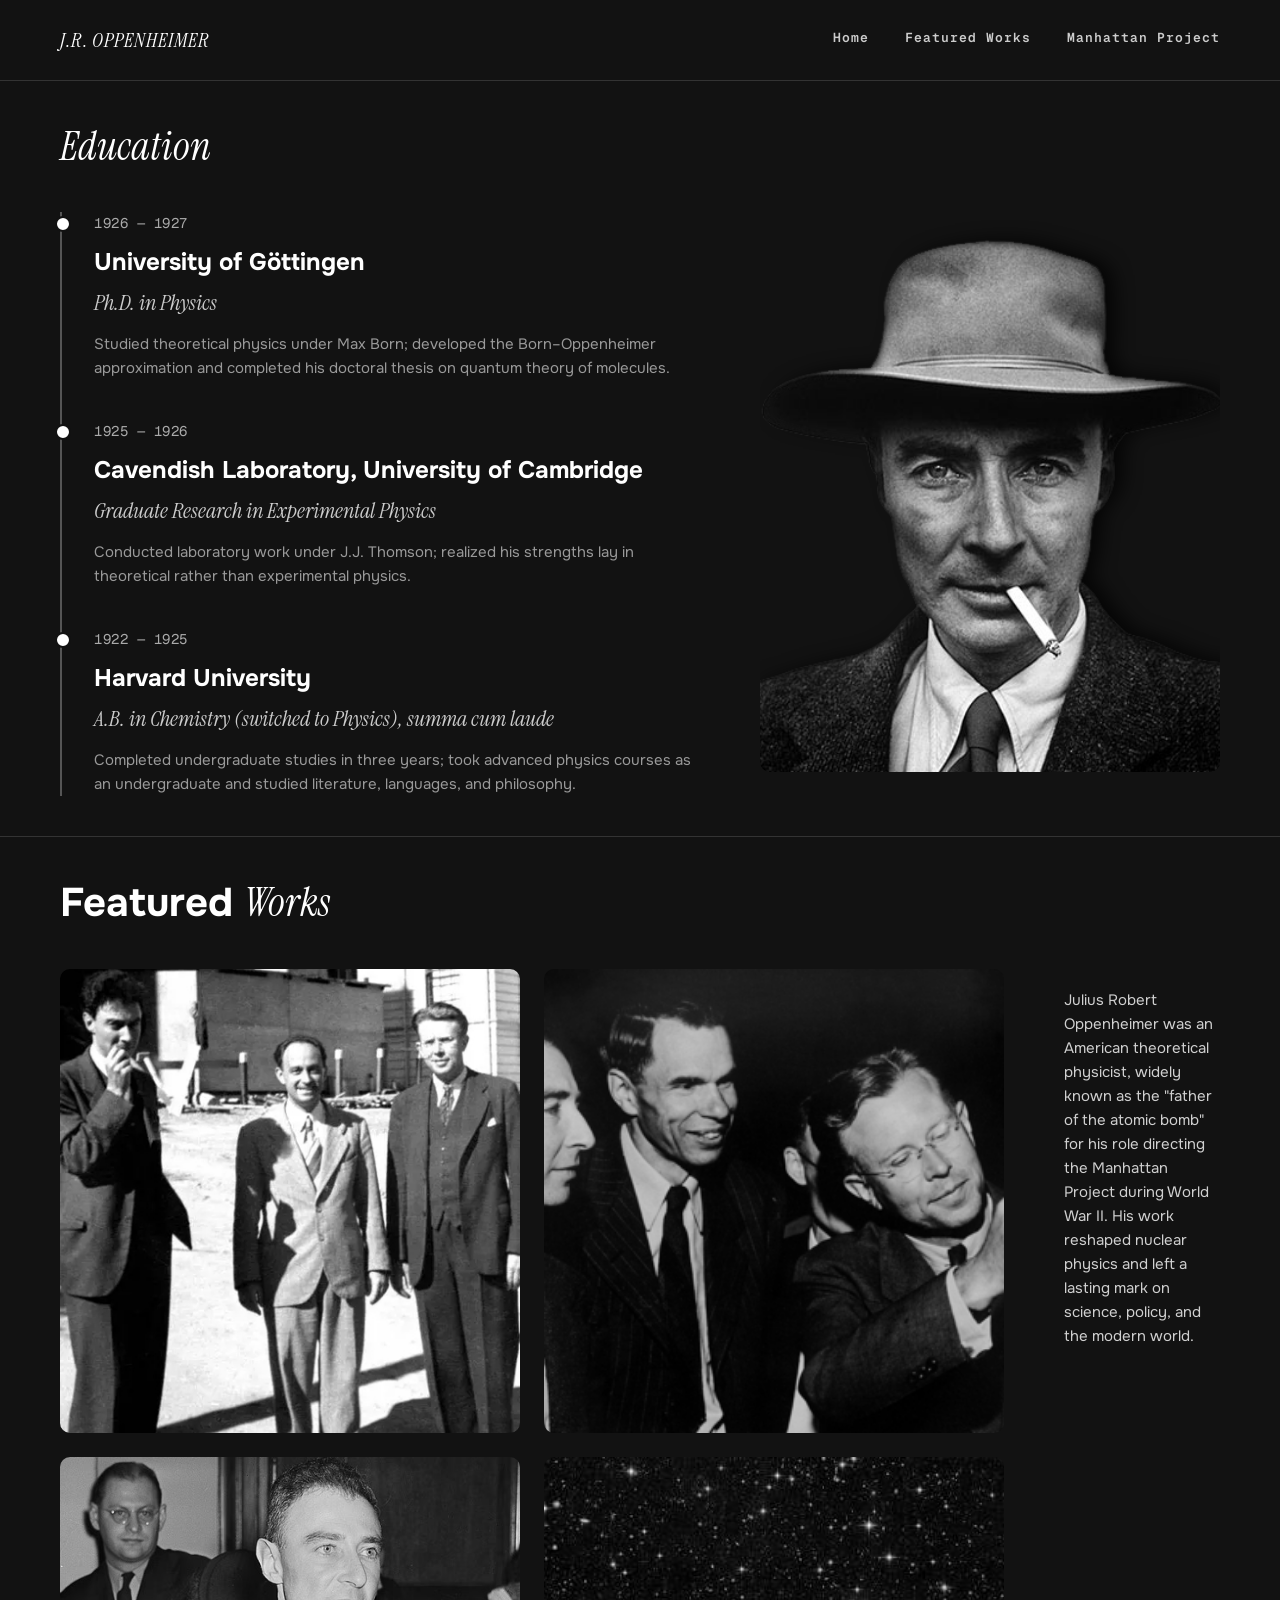
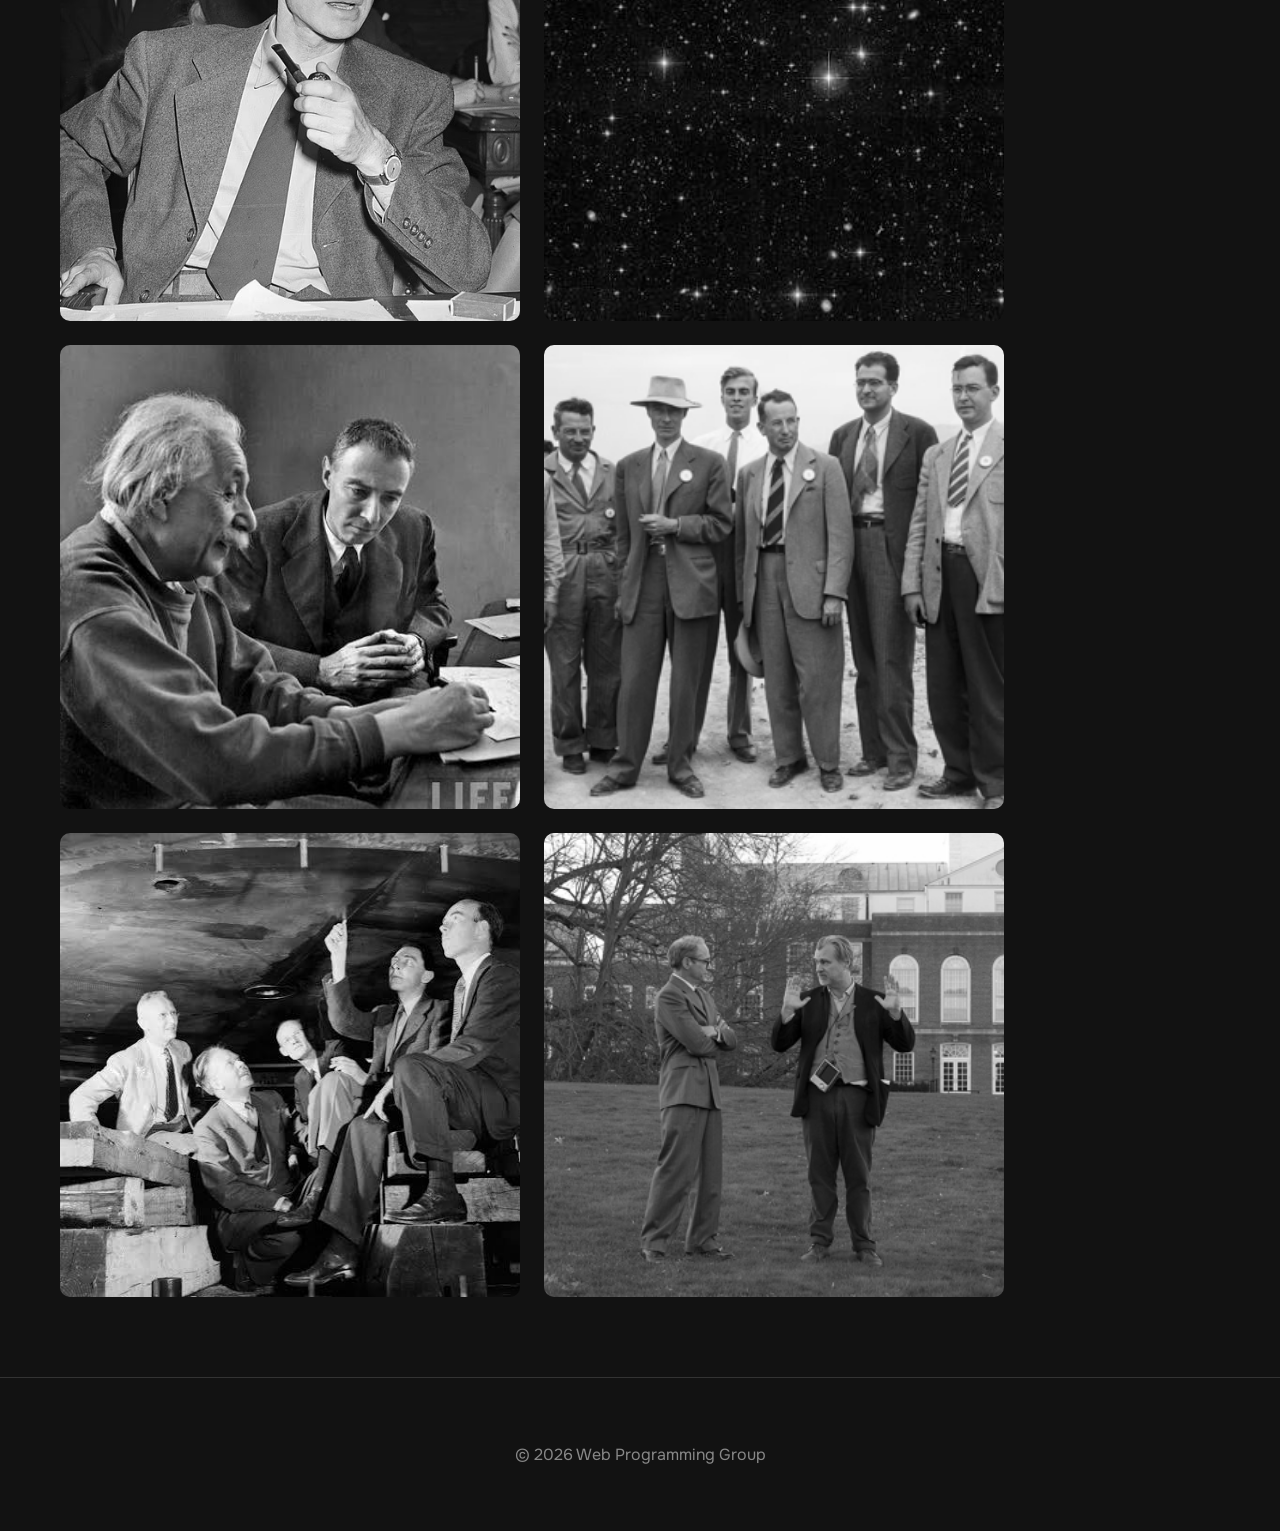
==== commit ce83c678: "experience" ====
--- a/src/featured-works.html
+++ b/src/featured-works.html
@@ -81,7 +81,7 @@
           </div>
 
           <div class="resume-photo">
-            <img src="images/manhattan.jpg" alt="Young Oppenheimer" />
+            <img src="images/openheimer-profile.png" alt="Oppenheimer" />
           </div>
         </div>
       </section>
@@ -108,7 +108,7 @@
             <li class="project-item">
               <div class="box">
                 <img
-                  src="images/born-oppenheimer.jpg"
+                  src="images/project-1.png"
                   alt="Born–Oppenheimer Approximation"
                 />
                 <div class="box-overlay">
@@ -125,7 +125,7 @@
             <li class="project-item">
               <div class="box">
                 <img
-                  src="images/quantum-tunneling.jpg"
+                  src="images/project-2.png"
                   alt="Quantum Tunneling and Alpha Decay"
                 />
                 <div class="box-overlay">
@@ -142,7 +142,7 @@
             <li class="project-item">
               <div class="box">
                 <img
-                  src="images/oppenheimer-phillips.jpg"
+                  src="images/project-3.jpg"
                   alt="Oppenheimer–Phillips Process"
                 />
                 <div class="box-overlay">
@@ -159,7 +159,7 @@
             <li class="project-item">
               <div class="box">
                 <img
-                  src="images/cosmic-rays.jpg"
+                  src="images/project-4.jpg"
                   alt="Cosmic Ray Showers Theory"
                 />
                 <div class="box-overlay">
@@ -176,7 +176,7 @@
             <li class="project-item">
               <div class="box">
                 <img
-                  src="images/neutron-stars.jpg"
+                  src="images/project-5.jpg"
                   alt="Neutron Stars and Black Holes"
                 />
                 <div class="box-overlay">
@@ -192,7 +192,7 @@
 
             <li class="project-item">
               <div class="box">
-                <img src="images/manhattan.jpg" alt="Manhattan Project" />
+                <img src="images/project-6.jpg" alt="Manhattan Project" />
                 <div class="box-overlay">
                   <h3 class="box-title">Manhattan Project</h3>
                   <p class="box-desc">
@@ -206,7 +206,7 @@
 
             <li class="project-item">
               <div class="box">
-                <img src="images/berkeley.jpg" alt="Berkeley Physics" />
+                <img src="images/project-7.jpg" alt="Berkeley Physics" />
                 <div class="box-overlay">
                   <h3 class="box-title">Berkeley Years</h3>
                   <p class="box-desc">
@@ -221,7 +221,7 @@
             <li class="project-item">
               <div class="box">
                 <img
-                  src="images/ias-princeton.jpg"
+                  src="images/project-8.jpg"
                   alt="Institute for Advanced Study"
                 />
                 <div class="box-overlay">
--- a/src/featured-works.css
+++ b/src/featured-works.css
@@ -69,9 +69,28 @@
   text-decoration: none;
   letter-spacing: 1px;
   transition: color 0.2s ease;
-}
-
-.nav-links a:hover {
+  position: relative;
+  padding-bottom: 4px;
+}
+
+.nav-links a::after {
+  content: "";
+  position: absolute;
+  bottom: 0;
+  left: 0;
+  width: 0;
+  height: 1px;
+  background-color: #ffffff;
+  transition: width 0.3s ease;
+}
+
+.nav-links a:hover::after,
+.nav-links a.nav-active::after {
+  width: 100%;
+}
+
+.nav-links a:hover,
+.nav-links a.nav-active {
   color: #ffffff;
 }
 
@@ -108,17 +127,12 @@
 
 .section-heading {
   font-size: 2.5rem;
-  margin-bottom: 0px;
   color: var(--text-color);
 }
 
-h2 {
-  margin-top: 10px;
-}
-
-/* SECTION: EDUCATION (section pertama, dikasih padding-top ganti heading Experience) */
+/* SECTION: EDUCATION */
 .resume-section {
-  padding: 32px 60px 40px 60px;
+  padding: 0px 60px 40px 60px;
 }
 
 .resume-content {
@@ -200,7 +214,7 @@
 
 /* SECTION: FEATURED WORKS */
 .featured-section {
-  padding: 40px 60px 80px 60px;
+  padding: 0px 60px 80px 60px;
   border-top: 1px solid #333;
   position: relative;
 }
@@ -369,10 +383,16 @@
   .resume-photo {
     width: 100%;
     order: -1;
+    display: flex;
+    justify-content: center;
   }
 
   .resume-photo img {
+    width: auto;
+    max-width: 280px;
     height: 320px;
+    object-fit: contain;
+    margin: 0 auto;
   }
 
   .timeline {
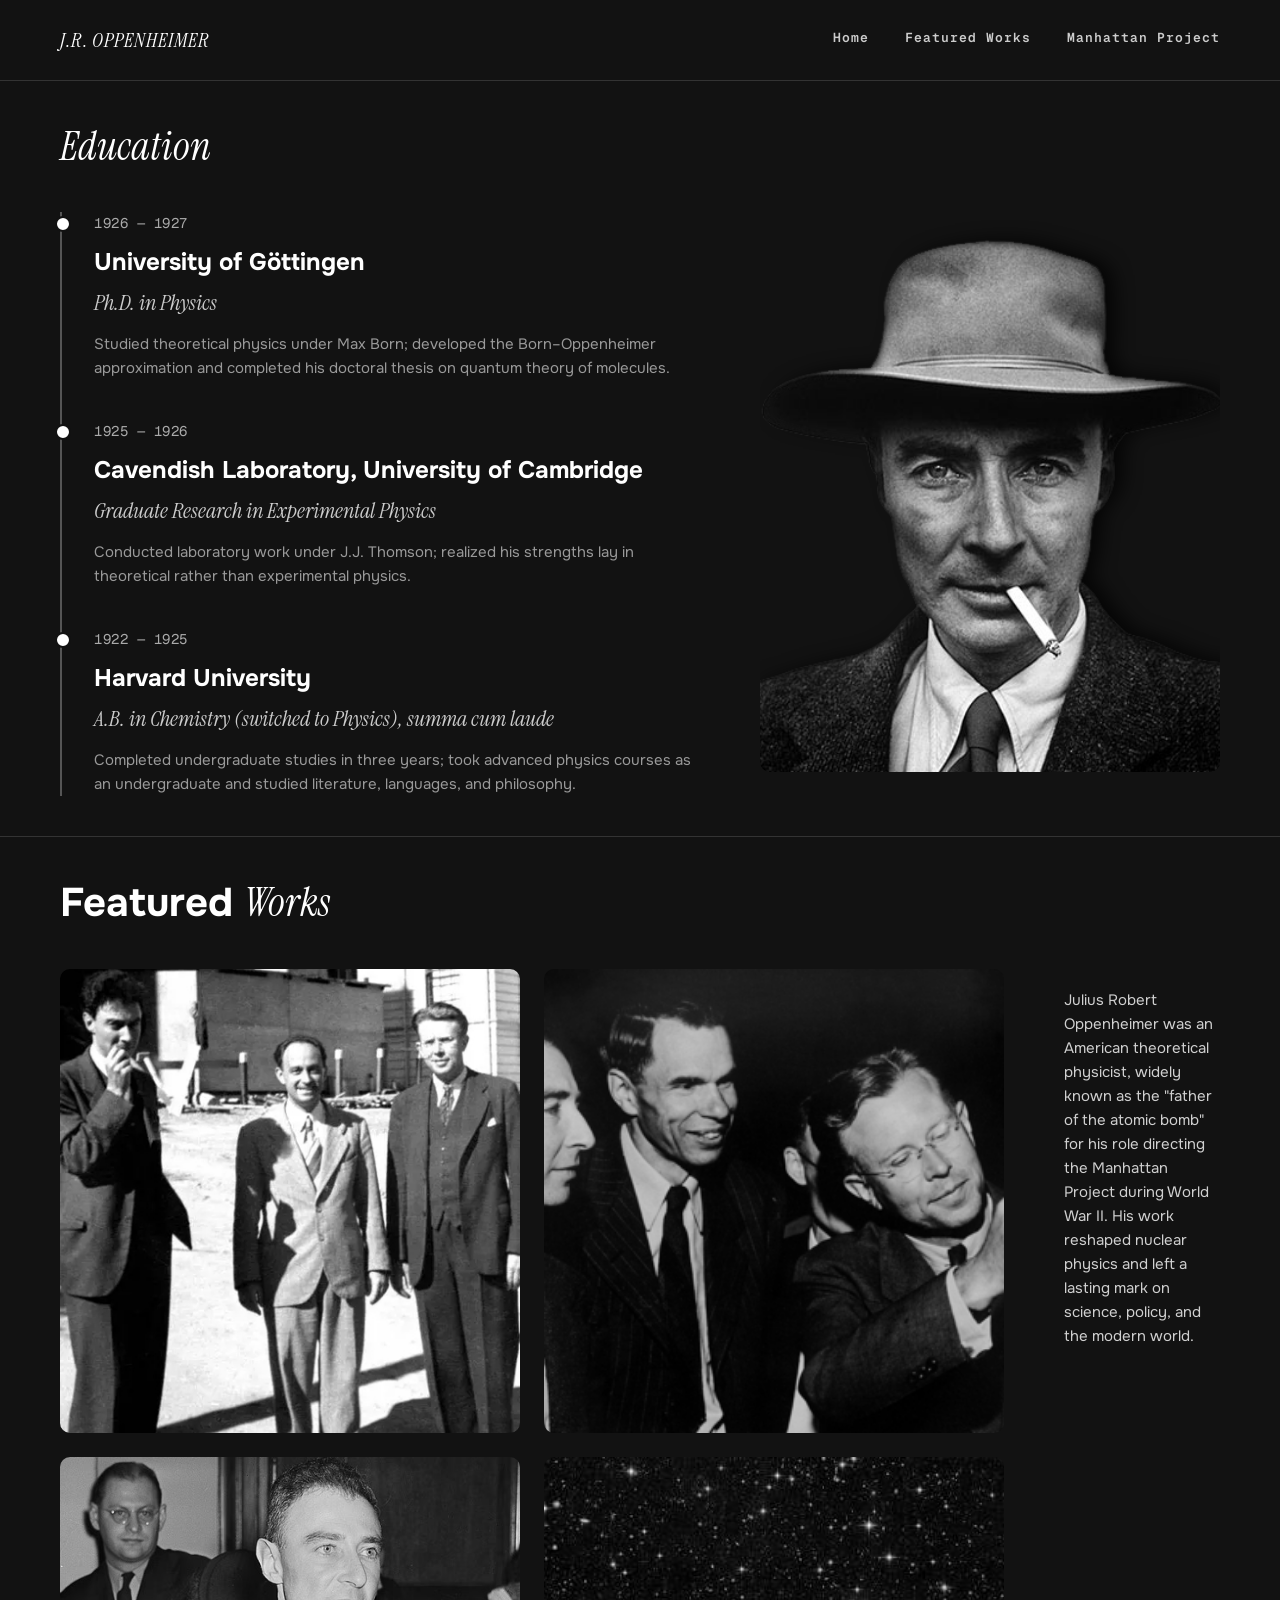
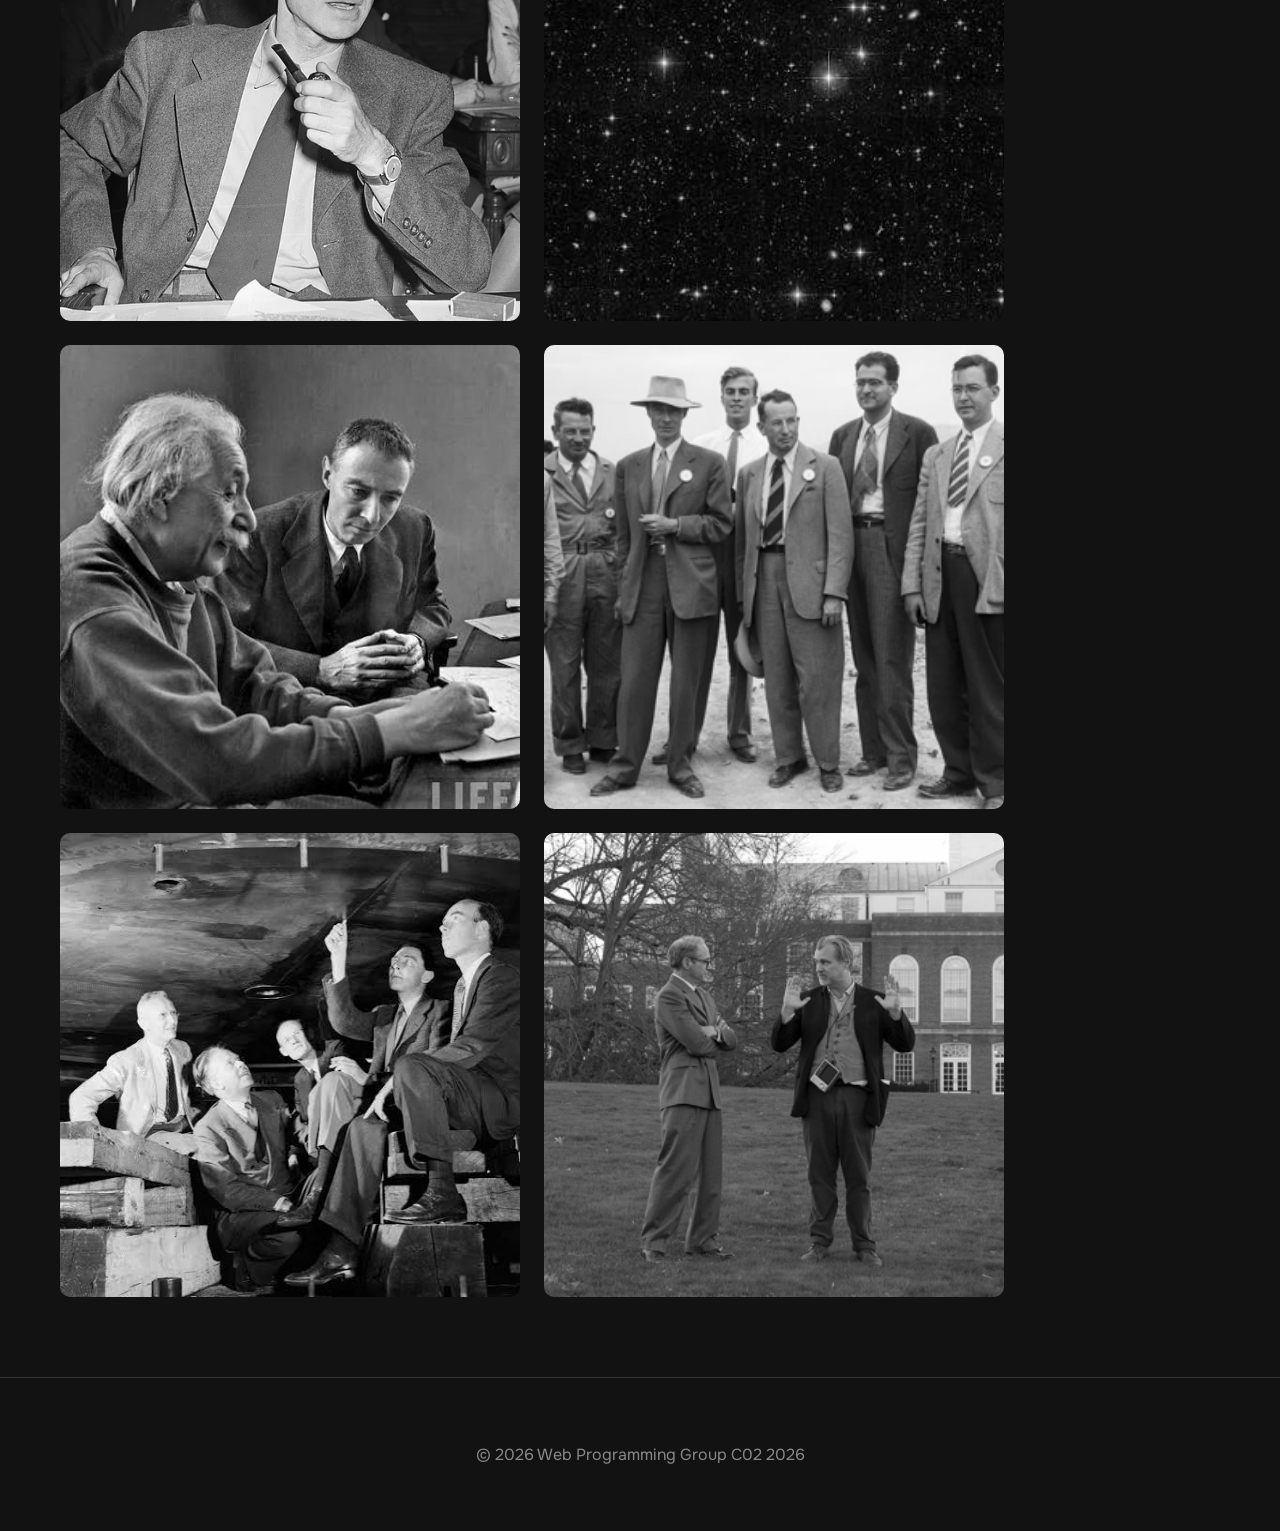
==== commit 21214ef7: "update footer" ====
--- a/src/featured-works.html
+++ b/src/featured-works.html
@@ -27,7 +27,7 @@
 
       <div class="nav-links">
         <a href="index.html">Home</a>
-        <a href="featured-works.html">Featured Works</a>
+        <a href="featured-works.html" class="active">Featured Works</a>
         <a href="manhattan-project.html">Manhattan Project</a>
       </div>
     </nav>
@@ -240,7 +240,7 @@
     </div>
 
     <footer>
-      <p>&copy; 2026 Web Programming Group</p>
+      <p>&copy; 2026 Web Programming Group C02 2026</p>
     </footer>
   </body>
 </html>
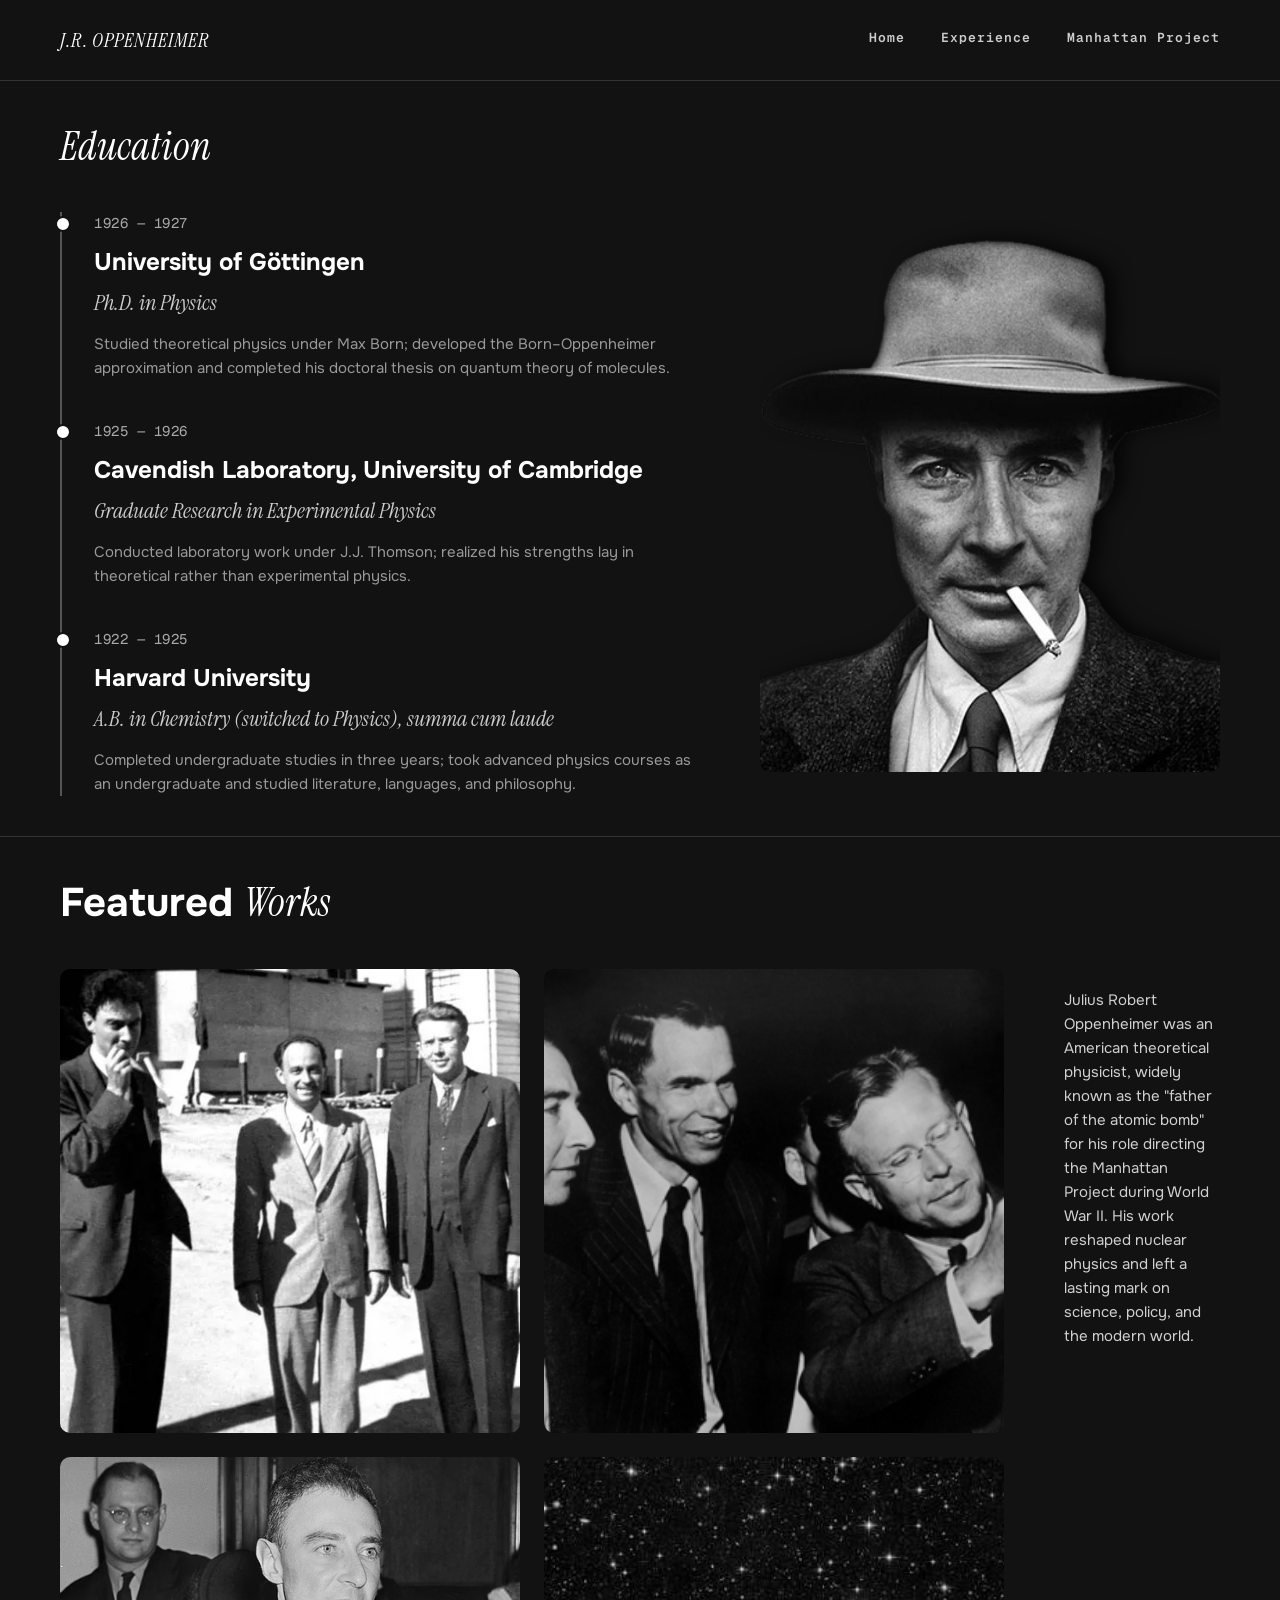
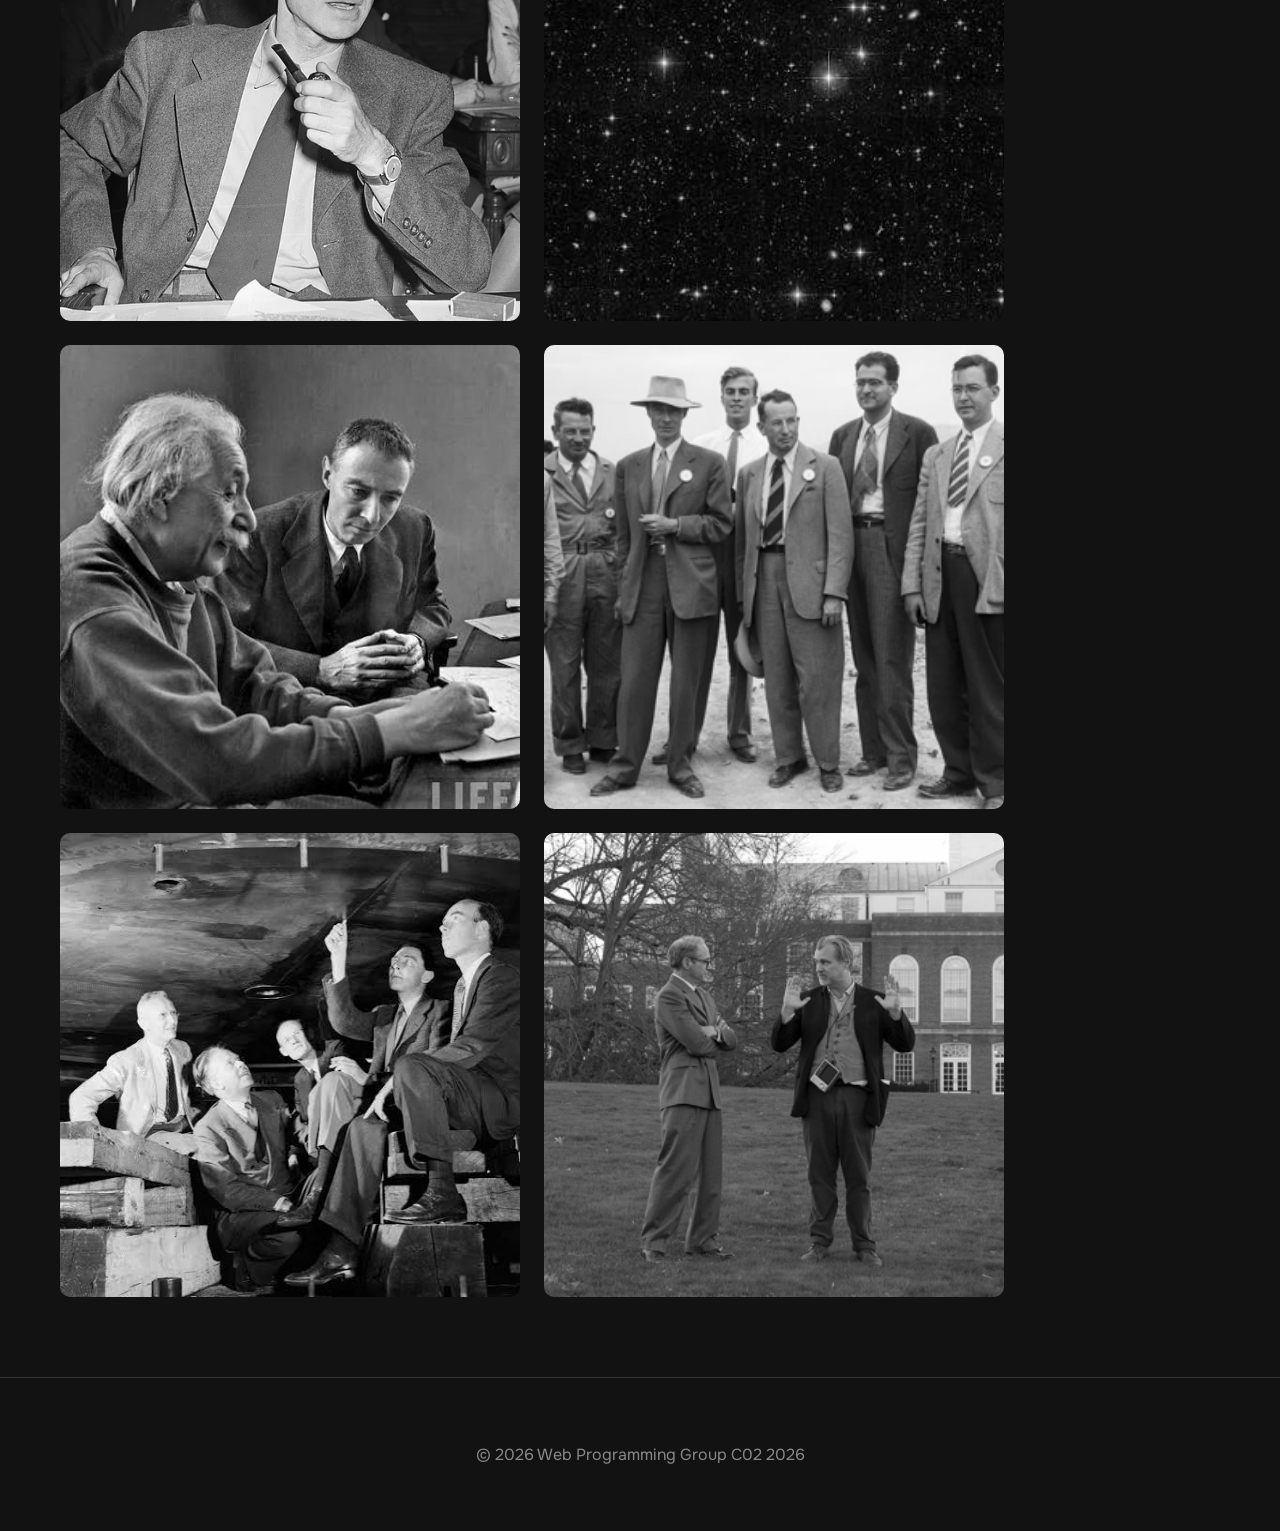
==== commit 3b141a24: "experience" ====
--- a/src/featured-works.html
+++ b/src/featured-works.html
@@ -27,7 +27,7 @@
 
       <div class="nav-links">
         <a href="index.html">Home</a>
-        <a href="featured-works.html" class="active">Featured Works</a>
+        <a href="featured-works.html" class="active">Experience</a>
         <a href="manhattan-project.html">Manhattan Project</a>
       </div>
     </nav>
--- a/src/featured-works.css
+++ b/src/featured-works.css
@@ -16,8 +16,7 @@
   color: var(--text-color);
   line-height: 1.6;
 }
-
-/* NAVBAR */
+/* navbar */
 nav {
   display: flex;
   justify-content: space-between;
@@ -33,12 +32,13 @@
   letter-spacing: 1px;
 }
 
+/* ---- Hamburger menu (mobile only, toggled via checkbox hack) ---- */
 .menu-toggle-checkbox {
   display: none;
 }
 
 .hamburger {
-  display: none;
+  display: none; /* disembunyikan di desktop */
   position: relative;
   z-index: 9999;
   cursor: pointer;
@@ -56,6 +56,7 @@
   transform-origin: center;
 }
 
+/* ---- Nav links + underline hover/active effect ---- */
 .nav-links {
   display: flex;
   gap: 36px;
@@ -94,6 +95,7 @@
   color: #ffffff;
 }
 
+/* animation */
 @keyframes fadeIn {
   from {
     opacity: 0;
@@ -108,7 +110,6 @@
   animation: fadeIn 1.5s ease-out forwards;
 }
 
-/* FONT UTILITIES */
 .font-onest {
   font-family: "Onest", sans-serif;
   font-weight: 700;
@@ -120,7 +121,6 @@
   font-weight: 400;
 }
 
-/* PAGE WRAPPER */
 .page-wrapper {
   padding: 0;
 }
@@ -130,7 +130,7 @@
   color: var(--text-color);
 }
 
-/* SECTION: EDUCATION */
+/* education */
 .resume-section {
   padding: 0px 60px 40px 60px;
 }
@@ -141,6 +141,7 @@
   gap: 60px;
 }
 
+/* ---- Timeline (garis vertikal + titik penanda tiap item) ---- */
 .timeline {
   position: relative;
   flex: 1;
@@ -199,6 +200,7 @@
   max-width: 650px;
 }
 
+/* ---- Foto samping timeline ---- */
 .resume-photo {
   flex-shrink: 0;
   width: 460px;
@@ -212,7 +214,7 @@
   border-radius: 10px;
 }
 
-/* SECTION: FEATURED WORKS */
+/* featured works */
 .featured-section {
   padding: 0px 60px 80px 60px;
   border-top: 1px solid #333;
@@ -225,6 +227,7 @@
   gap: 60px;
 }
 
+/* ---- Teks deskripsi, sticky ikut discroll di desktop ---- */
 .side-text {
   order: 2;
   flex: 1;
@@ -237,6 +240,7 @@
   top: 100px;
 }
 
+/* ---- Grid kartu project ---- */
 .projects-list {
   order: 1;
   list-style: none;
@@ -269,6 +273,7 @@
   transition: transform 0.4s ease;
 }
 
+/* ---- Overlay deskripsi, muncul pas hover ---- */
 .box-overlay {
   position: absolute;
   bottom: 0;
@@ -305,7 +310,7 @@
   margin: 0;
 }
 
-/* EFEK HOVER */
+/* ---- Efek hover: overlay muncul + gambar zoom sedikit ---- */
 .project-item:hover .box-overlay {
   opacity: 1;
   transform: translateY(0);
@@ -320,7 +325,7 @@
   transform: scale(1.05);
 }
 
-/* FOOTER */
+/* footer */
 footer {
   text-align: center;
   padding: 3rem;
@@ -330,8 +335,9 @@
   animation: fadeIn 1s ease-out 1s forwards;
 }
 
-/* RESPONSIVE: MOBILE */
+/* responsive mobile */
 @media (max-width: 768px) {
+  /* ---- Navbar mobile: hamburger muncul, nav-links jadi drawer ---- */
   nav {
     padding: 20px 24px;
   }
@@ -355,6 +361,7 @@
     z-index: 20;
   }
 
+  /* animasi icon hamburger jadi X pas checkbox dicentang */
   .menu-toggle-checkbox:checked + .hamburger span:nth-child(1) {
     transform: translateY(8px) rotate(45deg);
   }
@@ -371,6 +378,7 @@
     right: 0;
   }
 
+  /* ---- Section Education mobile: foto pindah ke atas timeline ---- */
   .resume-section {
     padding: 0px 20px 32px 20px;
   }
@@ -403,6 +411,7 @@
     left: -31px;
   }
 
+  /* ---- Section Featured Works mobile: teks pindah ke atas grid, sticky mati ---- */
   .featured-section {
     padding: 32px 20px 60px 20px;
   }
@@ -428,7 +437,7 @@
   .side-text {
     order: 1;
     max-width: 100%;
-    position: static;
+    position: static; /* sticky dimatikan khusus mobile */
   }
 
   .projects-list {
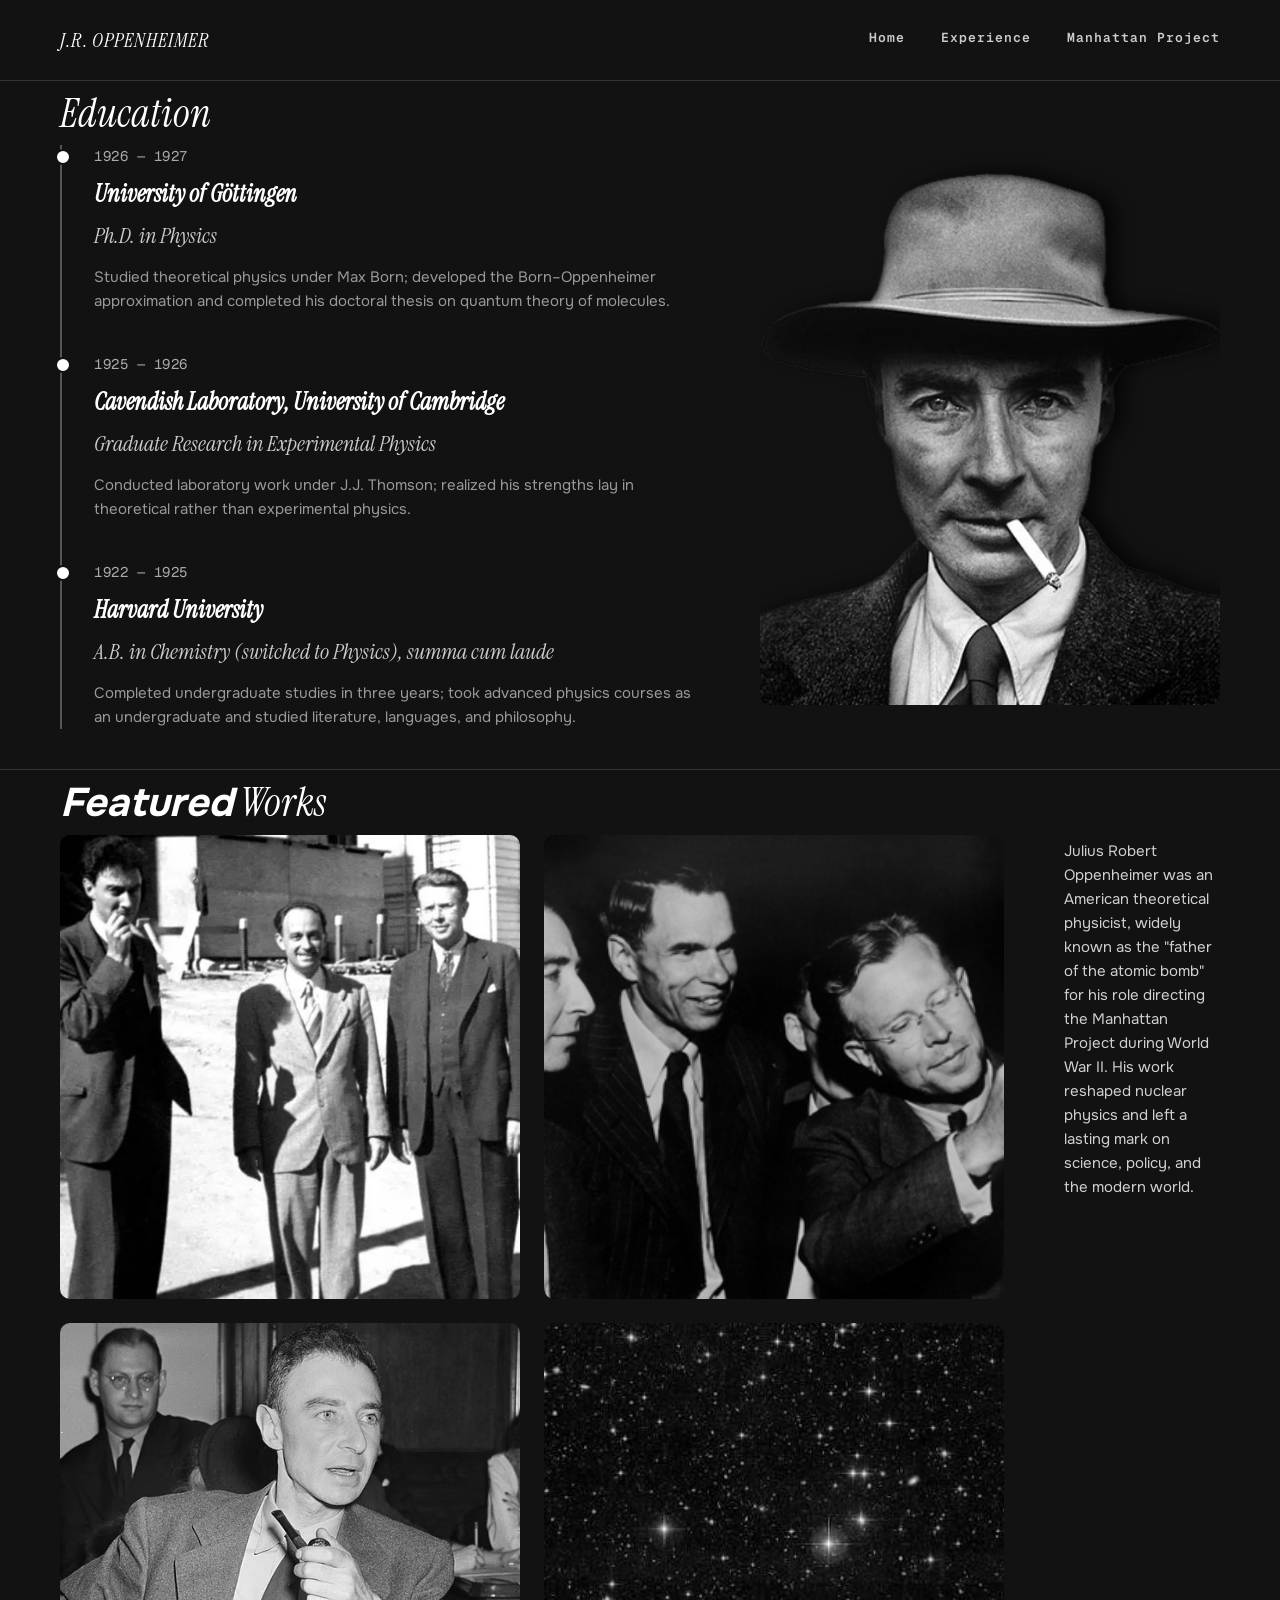
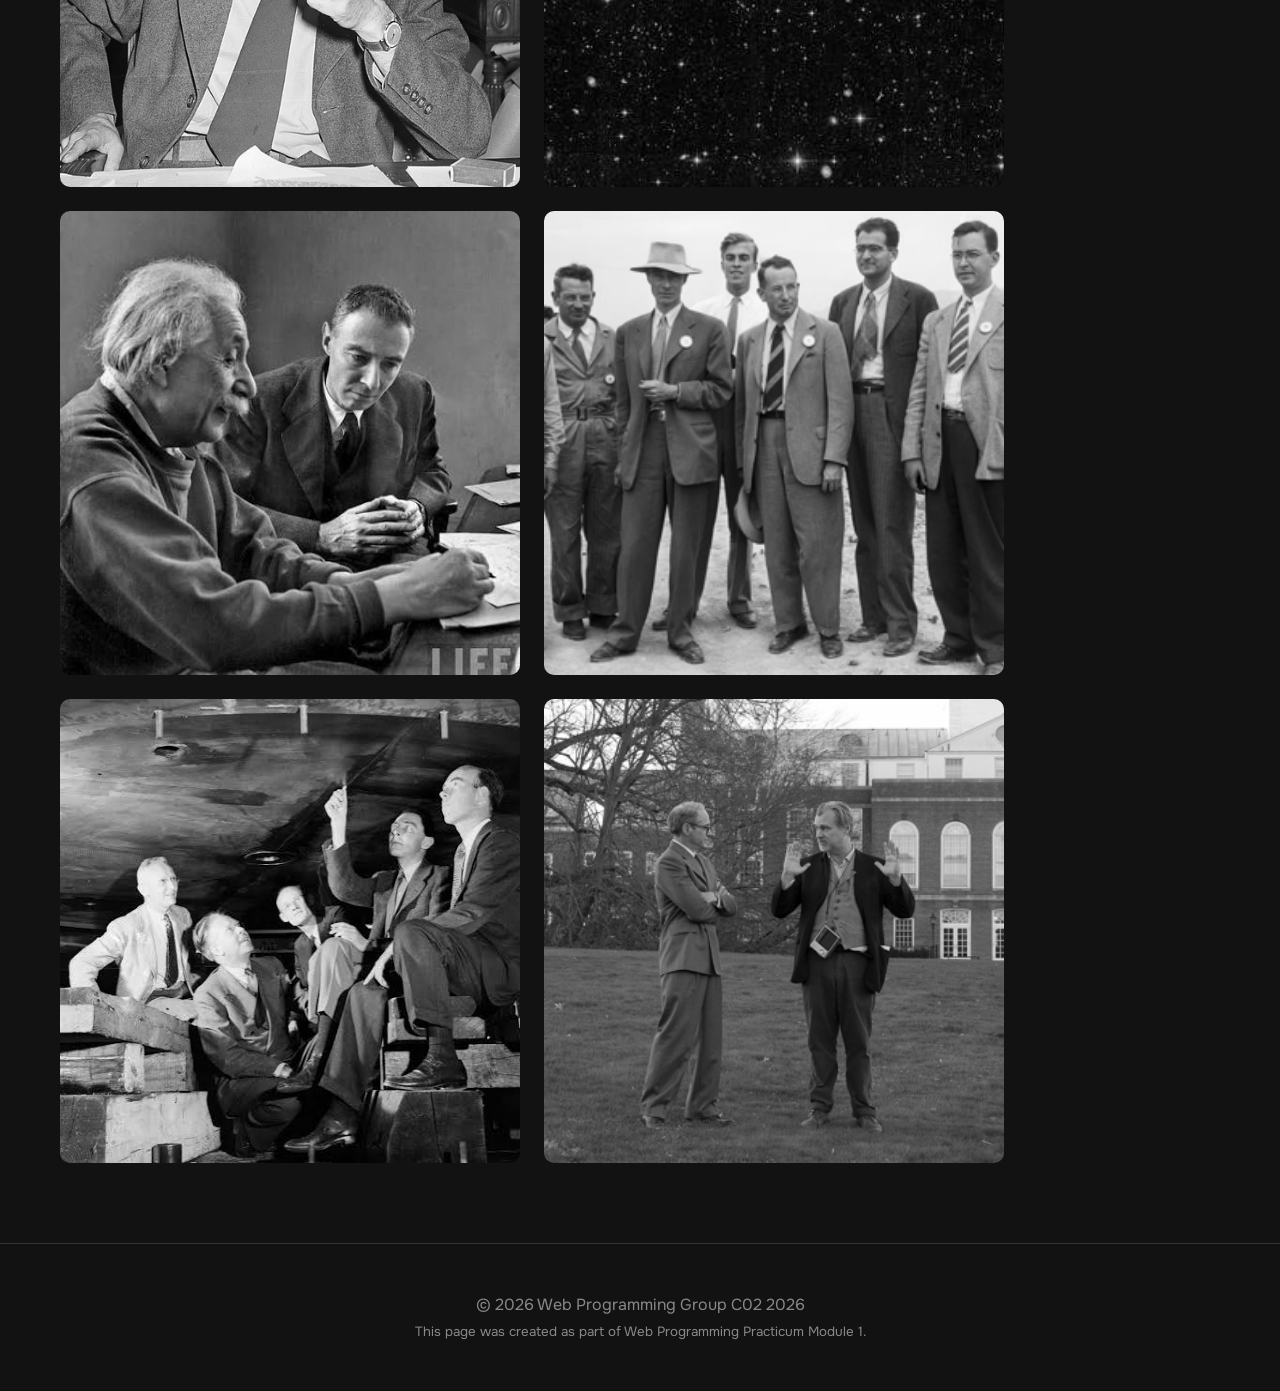
==== commit 6636b05f: "refactor: restructure files and improve UX/UI across all pages - Move all CSS files into a dedicated" ====
--- a/src/featured-works.html
+++ b/src/featured-works.html
@@ -12,7 +12,8 @@
       rel="stylesheet"
     />
 
-    <link rel="stylesheet" href="featured-works.css" />
+    <link rel="stylesheet" href="styles/style.css" />
+    <link rel="stylesheet" href="styles/featured-works.css" />
   </head>
   <body class="oppenheimer-page">
     <nav class="animate-fade-in">
@@ -33,7 +34,6 @@
     </nav>
 
     <div class="page-wrapper">
-      <!-- bagian edukasi -->
       <section class="resume-section">
         <h2 class="section-heading">
           <span class="font-serif-accent">Education</span>
@@ -241,6 +241,11 @@
 
     <footer>
       <p>&copy; 2026 Web Programming Group C02 2026</p>
+      <p>
+        <small>
+          This page was created as part of Web Programming Practicum Module 1.
+        </small>
+      </p>
     </footer>
   </body>
 </html>
--- a/src/styles/style.css
+++ b/src/styles/style.css
@@ -0,0 +1,422 @@
+:root {
+  --bg-color: #121212;
+  --text-color: #ffffff;
+  --accent-color: #555555;
+}
+
+* {
+  margin: 0;
+  padding: 0;
+  box-sizing: border-box;
+}
+
+body {
+  font-family: "Onest", sans-serif;
+}
+
+body.oppenheimer-page {
+  font-family: "Onest", sans-serif;
+  background-color: var(--bg-color);
+  color: var(--text-color);
+  overflow-x: hidden;
+  line-height: 1.6;
+}
+
+/* Typography Overrides */
+body.oppenheimer-page h1,
+body.oppenheimer-page h2,
+body.oppenheimer-page h3,
+.stat-number {
+  font-family: "Instrument Serif", serif;
+  font-style: italic;
+}
+
+/* Animations */
+@keyframes fadeUp {
+  from {
+    opacity: 0;
+    transform: translateY(40px);
+  }
+  to {
+    opacity: 1;
+    transform: translateY(0);
+  }
+}
+
+@keyframes fadeIn {
+  from {
+    opacity: 0;
+  }
+  to {
+    opacity: 1;
+  }
+}
+
+.animate-fade-in {
+  opacity: 0;
+  animation: fadeIn 1.5s ease-out forwards;
+}
+
+/* navbar */
+nav {
+  display: flex;
+  justify-content: space-between;
+  align-items: center;
+  padding: 24px 60px;
+  border-bottom: 1px solid #333;
+  background-color: var(--bg-color); /* tambahin ini */
+  position: relative; /* tambahin ini */
+  z-index: 100; /* naikin dari 10, biar di atas semua */
+}
+
+.logo {
+  font-family: "Instrument Serif", serif;
+  font-style: italic;
+  font-size: 20px;
+  letter-spacing: 1px;
+}
+
+
+.menu-toggle-checkbox {
+  display: none;
+}
+
+.hamburger {
+  display: none;
+  position: relative;
+  z-index: 9999;
+  cursor: pointer;
+  flex-direction: column;
+  justify-content: center;
+  gap: 5px;
+}
+
+.hamburger span {
+  display: block;
+  width: 25px;
+  height: 3px;
+  background-color: #ffffff;
+  transition: all 0.3s ease;
+  transform-origin: center;
+}
+
+
+.nav-links {
+  display: flex;
+  gap: 36px;
+}
+
+.nav-links a {
+  font-family: "Geist Mono", monospace;
+  font-size: 13px;
+  font-weight: 600;
+  color: #cccccc;
+  text-decoration: none;
+  letter-spacing: 1px;
+  transition: color 0.2s ease;
+  position: relative;
+  padding-bottom: 4px;
+}
+
+.nav-links a::after {
+  content: "";
+  position: absolute;
+  bottom: 0;
+  left: 0;
+  width: 0;
+  height: 1px;
+  background-color: #ffffff;
+  transition: width 0.3s ease;
+}
+
+.nav-links a:hover::after {
+  width: 100%;
+}
+
+.nav-links a:hover {
+  color: #ffffff;
+}
+
+/* Hero Section */
+.hero {
+  position: relative;
+  min-height: 80vh;
+  padding: 4rem 2rem;
+  display: flex;
+  flex-direction: column;
+  justify-content: center;
+  align-items: center;
+  text-align: center;
+  overflow: hidden;
+}
+
+.bg-circle {
+  position: absolute;
+  border-radius: 50%;
+  border: 1px solid rgba(255, 255, 255, 0.1);
+  z-index: -1;
+}
+
+.circle-1 {
+  width: 800px;
+  height: 800px;
+  top: 50%;
+  left: 50%;
+  transform: translate(-50%, -50%);
+}
+
+.circle-2 {
+  width: 1200px;
+  height: 1200px;
+  top: 50%;
+  left: 50%;
+  transform: translate(-50%, -50%);
+}
+
+.circle-3 {
+  width: 400px;
+  height: 400px;
+  top: 10%;
+  left: -10%;
+  background: radial-gradient(
+    circle,
+    rgba(255, 255, 255, 0.05) 0%,
+    rgba(18, 18, 18, 0) 70%
+  );
+  border: none;
+}
+
+.hero-title {
+  font-size: 5rem;
+  font-weight: 700;
+  letter-spacing: -1px;
+  margin-bottom: 1rem;
+  max-width: 800px;
+  z-index: 1;
+  opacity: 0;
+  animation: fadeUp 1s cubic-bezier(0.16, 1, 0.3, 1) 0.2s forwards;
+}
+
+.hero-subtitle {
+  font-size: 1.2rem;
+  color: #aaaaaa;
+  font-weight: 300;
+  margin-bottom: 1rem;
+  max-width: 600px;
+  z-index: 1;
+  opacity: 0;
+  animation: fadeUp 1s cubic-bezier(0.16, 1, 0.3, 1) 0.4s forwards;
+}
+
+.stats-container {
+  display: flex;
+  justify-content: space-around;
+  width: 100%;
+  max-width: 1200px;
+  margin-top: 5rem;
+  z-index: 1;
+  opacity: 0;
+  animation: fadeUp 1s cubic-bezier(0.16, 1, 0.3, 1) 0.6s forwards;
+}
+
+.stat-item {
+  text-align: center;
+}
+
+.stat-number {
+  font-size: 3rem;
+  font-weight: 700;
+  margin-bottom: 0.5rem;
+}
+
+.stat-label {
+  font-size: 0.8rem;
+  text-transform: uppercase;
+  color: #888;
+  letter-spacing: 1.5px;
+  font-weight: 700;
+}
+
+/* Content Sections */
+.section {
+  padding: 5rem 10%;
+  display: flex;
+  gap: 4rem;
+  align-items: center;
+  opacity: 0;
+  animation: fadeUp 1s cubic-bezier(0.16, 1, 0.3, 1) 0.8s forwards;
+}
+
+.section-reverse {
+  flex-direction: row-reverse;
+}
+
+.content-block {
+  flex: 1;
+}
+
+.content-block h2 {
+  font-size: 3.5rem;
+  margin-bottom: 1.5rem;
+  font-weight: 700;
+}
+
+.content-block p {
+  font-size: 1.15rem;
+  color: #cccccc;
+  font-weight: 300;
+  margin-bottom: 1.5rem;
+}
+
+.content-block ul {
+  list-style-position: inside;
+  color: #cccccc;
+  font-weight: 300;
+  font-size: 1.15rem;
+  margin-bottom: 1.5rem;
+}
+
+.content-block li {
+  margin-bottom: 0.8rem;
+}
+
+.image-block {
+  flex: 1;
+  position: relative;
+}
+
+.image-block img {
+  width: 100%;
+  height: 100%;
+  object-fit: cover;
+  border-radius: 10px;
+  box-shadow: 0 20px 40px rgba(0, 0, 0, 0.5);
+  filter: grayscale(100%);
+  transition: filter 0.5s ease;
+}
+
+.image-block img:hover {
+  filter: grayscale(0%);
+}
+
+.btn {
+  display: inline-block;
+  padding: 1rem 2rem;
+  background-color: var(--text-color);
+  color: var(--bg-color);
+  text-decoration: none;
+  font-weight: bold;
+  border-radius: 30px;
+  transition:
+    background-color 0.3s,
+    transform 0.3s;
+}
+
+.btn:hover {
+  background-color: #dddddd;
+  transform: translateY(-3px);
+}
+
+.btn-outline {
+  background-color: transparent;
+  color: var(--text-color);
+  border: 1px solid var(--text-color);
+  display: inline-block;
+  padding: 1rem 2rem;
+  text-decoration: none;
+  font-weight: bold;
+  border-radius: 30px;
+  transition:
+    background-color 0.3s,
+    transform 0.3s;
+}
+
+.btn-outline:hover {
+  background-color: rgba(255, 255, 255, 0.1);
+  transform: translateY(-3px);
+}
+
+/* Footer */
+footer {
+  text-align: center;
+  padding: 3rem;
+  border-top: 1px solid #333;
+  color: #888;
+  opacity: 0;
+  animation: fadeIn 1s ease-out 1s forwards;
+}
+
+/* responsive */
+@media (max-width: 768px) {
+  .section,
+  .section-reverse {
+    flex-direction: column;
+  }
+  .hero-title {
+    font-size: 3rem;
+  }
+  .stats-container {
+    flex-direction: column;
+    gap: 2rem;
+    margin-top: 3rem;
+  }
+
+  nav {
+    padding: 20px 24px;
+  }
+
+  .hamburger {
+    display: flex;
+  }
+
+  .nav-links {
+    position: fixed;
+    top: 0;
+    right: -260px;
+    width: 240px;
+    height: 100vh;
+    background-color: #1a1a1a;
+    flex-direction: column;
+    align-items: flex-start;
+    padding: 80px 24px;
+    gap: 24px;
+    transition: right 0.3s ease;
+    z-index: 999;
+  }
+
+  .menu-toggle-checkbox:checked + .hamburger span:nth-child(1) {
+    transform: translateY(8px) rotate(45deg);
+  }
+
+  .menu-toggle-checkbox:checked + .hamburger span:nth-child(2) {
+    opacity: 0;
+  }
+
+  .menu-toggle-checkbox:checked + .hamburger span:nth-child(3) {
+    transform: translateY(-8px) rotate(-45deg);
+  }
+
+  .menu-toggle-checkbox:checked ~ .nav-links {
+    right: 0;
+  }
+}
+
+.mono-label {
+  font-family: "Geist Mono", monospace;
+}
+
+.accent-italic {
+  font-family: "Instrument Serif", serif;
+  font-style: italic;
+}
+
+.font-onest {
+  font-family: "Onest", sans-serif;
+  font-weight: 700;
+}
+
+.font-serif-accent {
+  font-family: "Instrument Serif", serif;
+  font-style: italic;
+  font-weight: 400;
+}
--- a/src/styles/featured-works.css
+++ b/src/styles/featured-works.css
@@ -0,0 +1,458 @@
+* {
+  box-sizing: border-box;
+}
+
+:root {
+  --bg-color: #121212;
+  --text-color: #ffffff;
+  --accent-color: #555555;
+}
+
+body {
+  font-family: "Onest", sans-serif;
+  margin: 0;
+  padding: 0;
+  background-color: var(--bg-color);
+  color: var(--text-color);
+  line-height: 1.6;
+}
+/* navbar */
+nav {
+  display: flex;
+  justify-content: space-between;
+  align-items: center;
+  padding: 24px 60px;
+  border-bottom: 1px solid #333;
+}
+
+.logo {
+  font-family: "Instrument Serif", serif;
+  font-style: italic;
+  font-size: 20px;
+  letter-spacing: 1px;
+}
+
+
+.menu-toggle-checkbox {
+  display: none;
+}
+
+.hamburger {
+  display: none; /* disembunyikan di desktop */
+  position: relative;
+  z-index: 9999;
+  cursor: pointer;
+  flex-direction: column;
+  justify-content: center;
+  gap: 5px;
+}
+
+.hamburger span {
+  display: block;
+  width: 25px;
+  height: 3px;
+  background-color: #ffffff;
+  transition: all 0.3s ease;
+  transform-origin: center;
+}
+
+
+.nav-links {
+  display: flex;
+  gap: 36px;
+}
+
+.nav-links a {
+  font-family: "Geist Mono", monospace;
+  font-size: 13px;
+  font-weight: 600;
+  color: #cccccc;
+  text-decoration: none;
+  letter-spacing: 1px;
+  transition: color 0.2s ease;
+  position: relative;
+  padding-bottom: 4px;
+}
+
+.nav-links a::after {
+  content: "";
+  position: absolute;
+  bottom: 0;
+  left: 0;
+  width: 0;
+  height: 1px;
+  background-color: #ffffff;
+  transition: width 0.3s ease;
+}
+
+.nav-links a:hover::after,
+.nav-links a.nav-active::after {
+  width: 100%;
+}
+
+.nav-links a:hover,
+.nav-links a.nav-active {
+  color: #ffffff;
+}
+
+/* animation */
+@keyframes fadeIn {
+  from {
+    opacity: 0;
+  }
+  to {
+    opacity: 1;
+  }
+}
+
+.animate-fade-in {
+  opacity: 0;
+  animation: fadeIn 1.5s ease-out forwards;
+}
+
+.font-onest {
+  font-family: "Onest", sans-serif;
+  font-weight: 700;
+}
+
+.font-serif-accent {
+  font-family: "Instrument Serif", serif;
+  font-style: italic;
+  font-weight: 400;
+}
+
+.page-wrapper {
+  padding: 0;
+}
+
+.section-heading {
+  font-size: 2.5rem;
+  color: var(--text-color);
+}
+
+/* education */
+.resume-section {
+  padding: 0px 60px 40px 60px;
+}
+
+.resume-content {
+  display: flex;
+  align-items: flex-start;
+  gap: 60px;
+}
+
+
+.timeline {
+  position: relative;
+  flex: 1;
+  padding-left: 32px;
+  border-left: 2px solid var(--accent-color);
+  display: flex;
+  flex-direction: column;
+  gap: 40px;
+}
+
+.resume-item {
+  position: relative;
+}
+
+.resume-item::before {
+  content: "";
+  position: absolute;
+  left: -39px;
+  top: 4px;
+  width: 12px;
+  height: 12px;
+  border-radius: 50%;
+  background-color: var(--text-color);
+  border: 2px solid var(--bg-color);
+}
+
+.resume-date {
+  font-family: "Geist Mono", monospace;
+  font-size: 14px;
+  color: #aaaaaa;
+  margin-bottom: 8px;
+  letter-spacing: 0.5px;
+}
+
+.resume-title {
+  font-family: "Onest", sans-serif;
+  font-size: 24px;
+  font-weight: 700;
+  margin: 0 0 4px 0;
+  color: #ffffff;
+}
+
+.resume-subtitle {
+  font-family: "Instrument Serif", serif;
+  font-style: italic;
+  font-size: 22px;
+  color: #cccccc;
+  margin: 0 0 12px 0;
+}
+
+.resume-desc {
+  font-size: 15px;
+  color: #999999;
+  line-height: 1.6;
+  margin: 0;
+  max-width: 650px;
+}
+
+
+.resume-photo {
+  flex-shrink: 0;
+  width: 460px;
+}
+
+.resume-photo img {
+  display: block;
+  width: 100%;
+  height: 560px;
+  object-fit: cover;
+  border-radius: 10px;
+}
+
+/* featured works */
+.featured-section {
+  padding: 0px 60px 80px 60px;
+  border-top: 1px solid #333;
+  position: relative;
+}
+
+.content-row {
+  display: flex;
+  align-items: flex-start;
+  gap: 60px;
+}
+
+
+.side-text {
+  order: 2;
+  flex: 1;
+  max-width: 320px;
+  font-size: 15px;
+  line-height: 1.6;
+  color: #d0d0d0;
+  padding-top: 4px;
+  position: sticky;
+  top: 100px;
+}
+
+
+.projects-list {
+  order: 1;
+  list-style: none;
+  padding: 0;
+  margin: 0;
+  display: grid;
+  grid-template-columns: repeat(2, 460px);
+  gap: 24px;
+}
+
+.project-item {
+  display: flex;
+  flex-direction: column;
+}
+
+.box {
+  position: relative;
+  width: 460px;
+  height: 464px;
+  overflow: hidden;
+  background-color: #a02020;
+  border-radius: 10px;
+}
+
+.box img {
+  display: block;
+  width: 100%;
+  height: 100%;
+  object-fit: cover;
+  transition: transform 0.4s ease;
+}
+
+
+.box-overlay {
+  position: absolute;
+  bottom: 0;
+  left: 0;
+  right: 0;
+  padding: 20px;
+
+  background: rgba(0, 0, 0, 0.7);
+  backdrop-filter: blur(4px);
+  -webkit-backdrop-filter: blur(4px);
+
+  color: white;
+  opacity: 0;
+  transform: translateY(10px);
+  transition:
+    opacity 0.3s ease,
+    transform 0.3s ease;
+}
+
+.box-title {
+  font-family: "Onest", sans-serif;
+  font-weight: 700;
+  font-size: 22px;
+  margin: 0 0 8px 0;
+  opacity: 0;
+  transform: translateY(-10px);
+  transition: all 0.3s ease;
+}
+
+.box-desc {
+  font-family: "Geist Mono", monospace;
+  font-size: 13px;
+  line-height: 1.5;
+  margin: 0;
+}
+
+
+.project-item:hover .box-overlay {
+  opacity: 1;
+  transform: translateY(0);
+}
+
+.project-item:hover .box-title {
+  opacity: 1;
+  transform: translateY(0);
+}
+
+.project-item:hover .box img {
+  transform: scale(1.05);
+}
+
+/* footer */
+footer {
+  text-align: center;
+  padding: 3rem;
+  border-top: 1px solid #333;
+  color: #888;
+  opacity: 0;
+  animation: fadeIn 1s ease-out 1s forwards;
+}
+
+/* responsive mobile */
+@media (max-width: 768px) {
+
+  nav {
+    padding: 20px 24px;
+  }
+
+  .hamburger {
+    display: flex;
+  }
+
+  .nav-links {
+    position: fixed;
+    top: 0;
+    right: -260px;
+    width: 240px;
+    height: 100vh;
+    background-color: #1a1a1a;
+    flex-direction: column;
+    align-items: flex-start;
+    padding: 80px 24px;
+    gap: 24px;
+    transition: right 0.3s ease;
+    z-index: 20;
+  }
+
+  /* animasi icon hamburger jadi X pas checkbox dicentang */
+  .menu-toggle-checkbox:checked + .hamburger span:nth-child(1) {
+    transform: translateY(8px) rotate(45deg);
+  }
+
+  .menu-toggle-checkbox:checked + .hamburger span:nth-child(2) {
+    opacity: 0;
+  }
+
+  .menu-toggle-checkbox:checked + .hamburger span:nth-child(3) {
+    transform: translateY(-8px) rotate(-45deg);
+  }
+
+  .menu-toggle-checkbox:checked ~ .nav-links {
+    right: 0;
+  }
+
+
+  .resume-section {
+    padding: 0px 20px 32px 20px;
+  }
+
+  .resume-content {
+    flex-direction: column;
+    gap: 32px;
+  }
+
+  .resume-photo {
+    width: 100%;
+    order: -1;
+    display: flex;
+    justify-content: center;
+  }
+
+  .resume-photo img {
+    width: auto;
+    max-width: 280px;
+    height: 320px;
+    object-fit: contain;
+    margin: 0 auto;
+  }
+
+  .timeline {
+    padding-left: 24px;
+  }
+
+  .resume-item::before {
+    left: -31px;
+  }
+
+
+  .featured-section {
+    padding: 32px 20px 60px 20px;
+  }
+
+  .section-heading {
+    font-size: 2rem;
+    margin-bottom: 24px;
+  }
+
+  .resume-title {
+    font-size: 20px;
+  }
+
+  .resume-subtitle {
+    font-size: 18px;
+  }
+
+  .content-row {
+    flex-direction: column;
+    gap: 24px;
+  }
+
+  .side-text {
+    order: 1;
+    max-width: 100%;
+    position: static; /* sticky dimatikan khusus mobile */
+  }
+
+  .projects-list {
+    grid-template-columns: 1fr;
+    width: 100%;
+  }
+
+  .box {
+    width: 100%;
+    height: auto;
+    aspect-ratio: 4 / 3;
+    border-radius: 10px;
+  }
+
+  .box-title {
+    font-size: 20px;
+  }
+}
